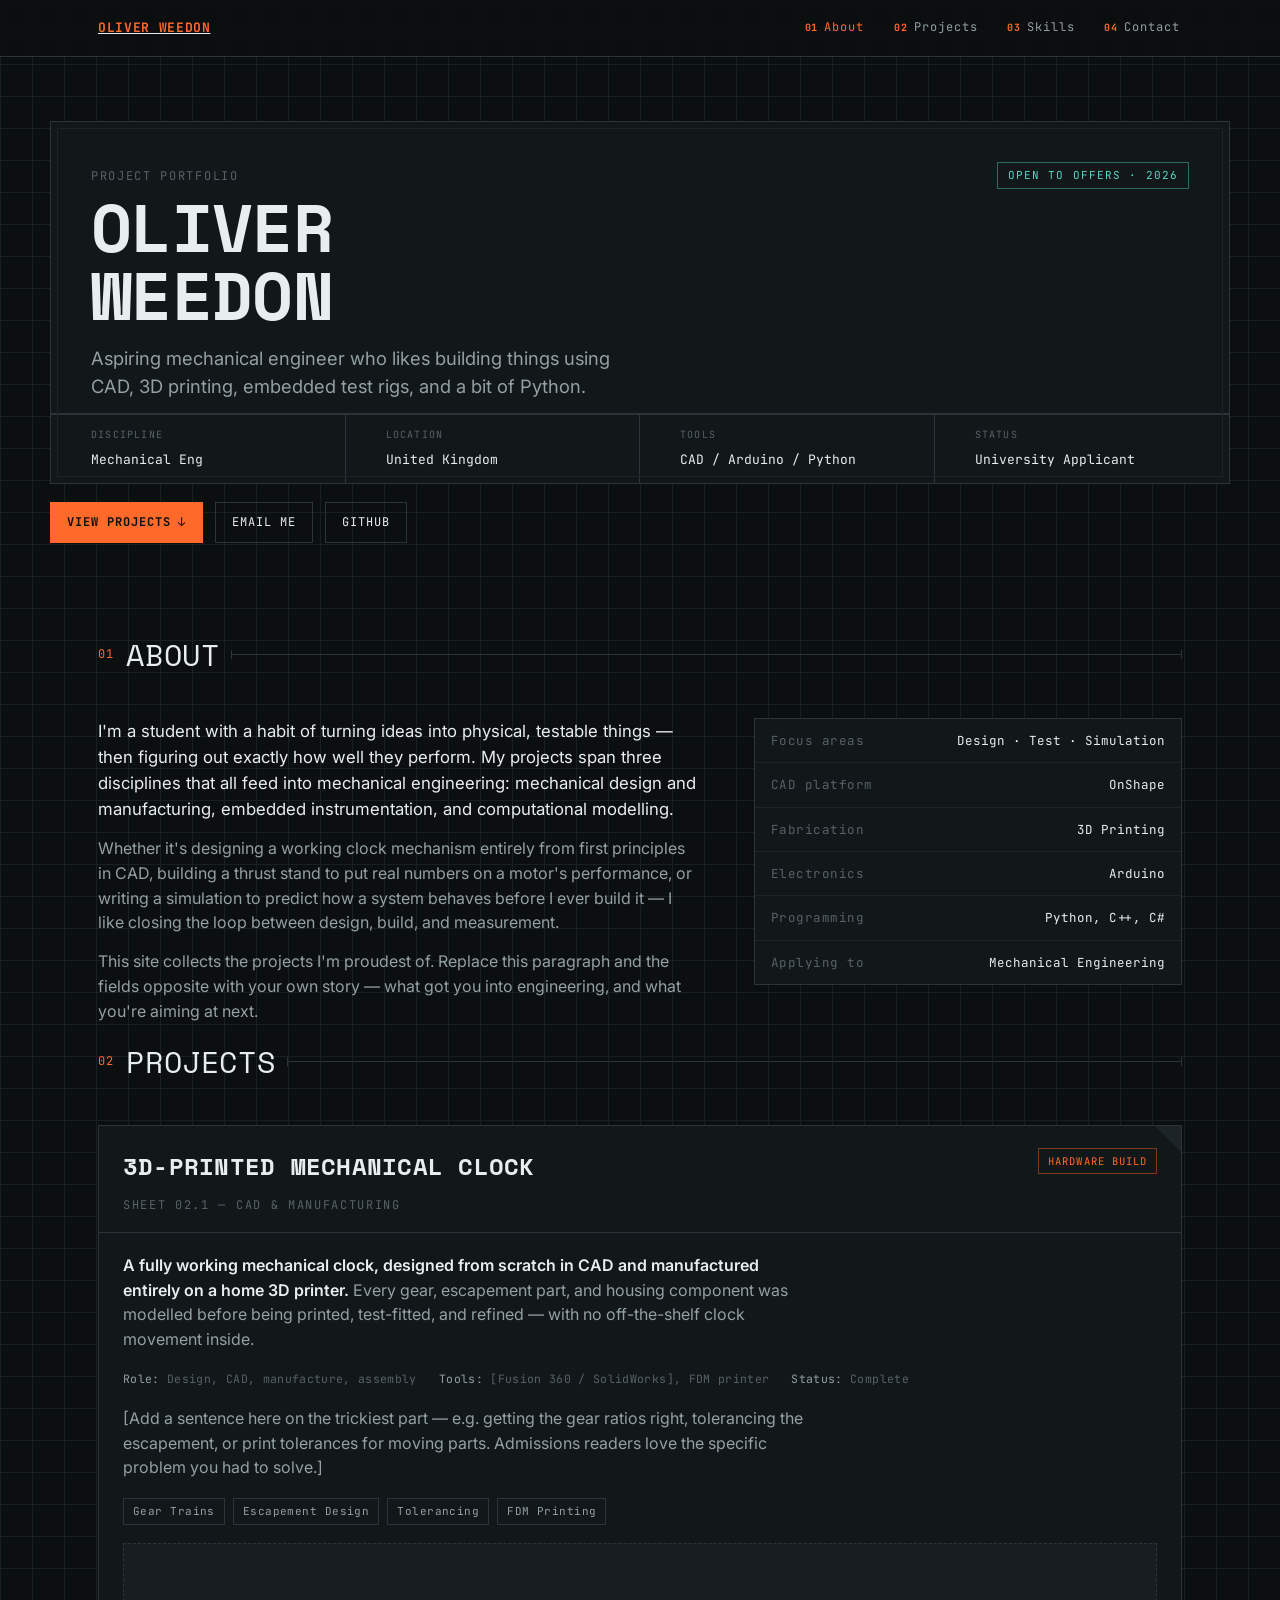
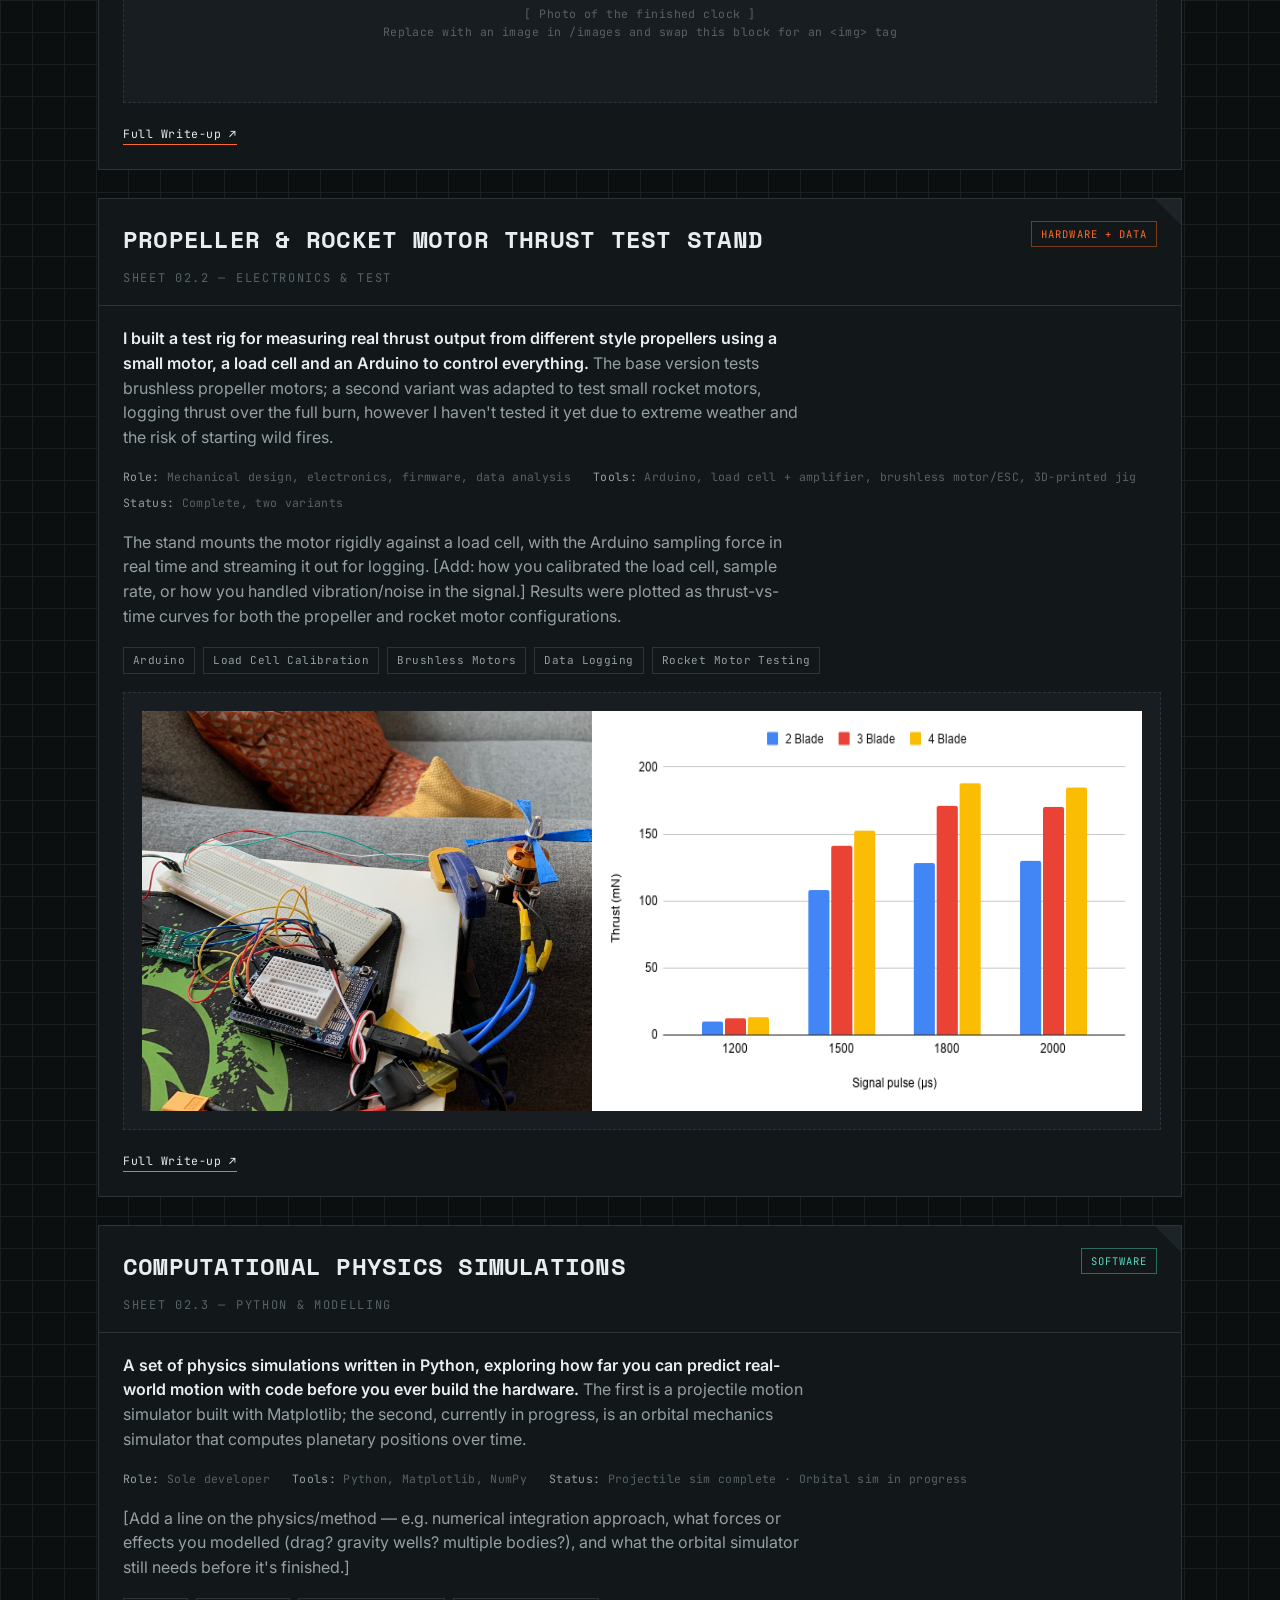
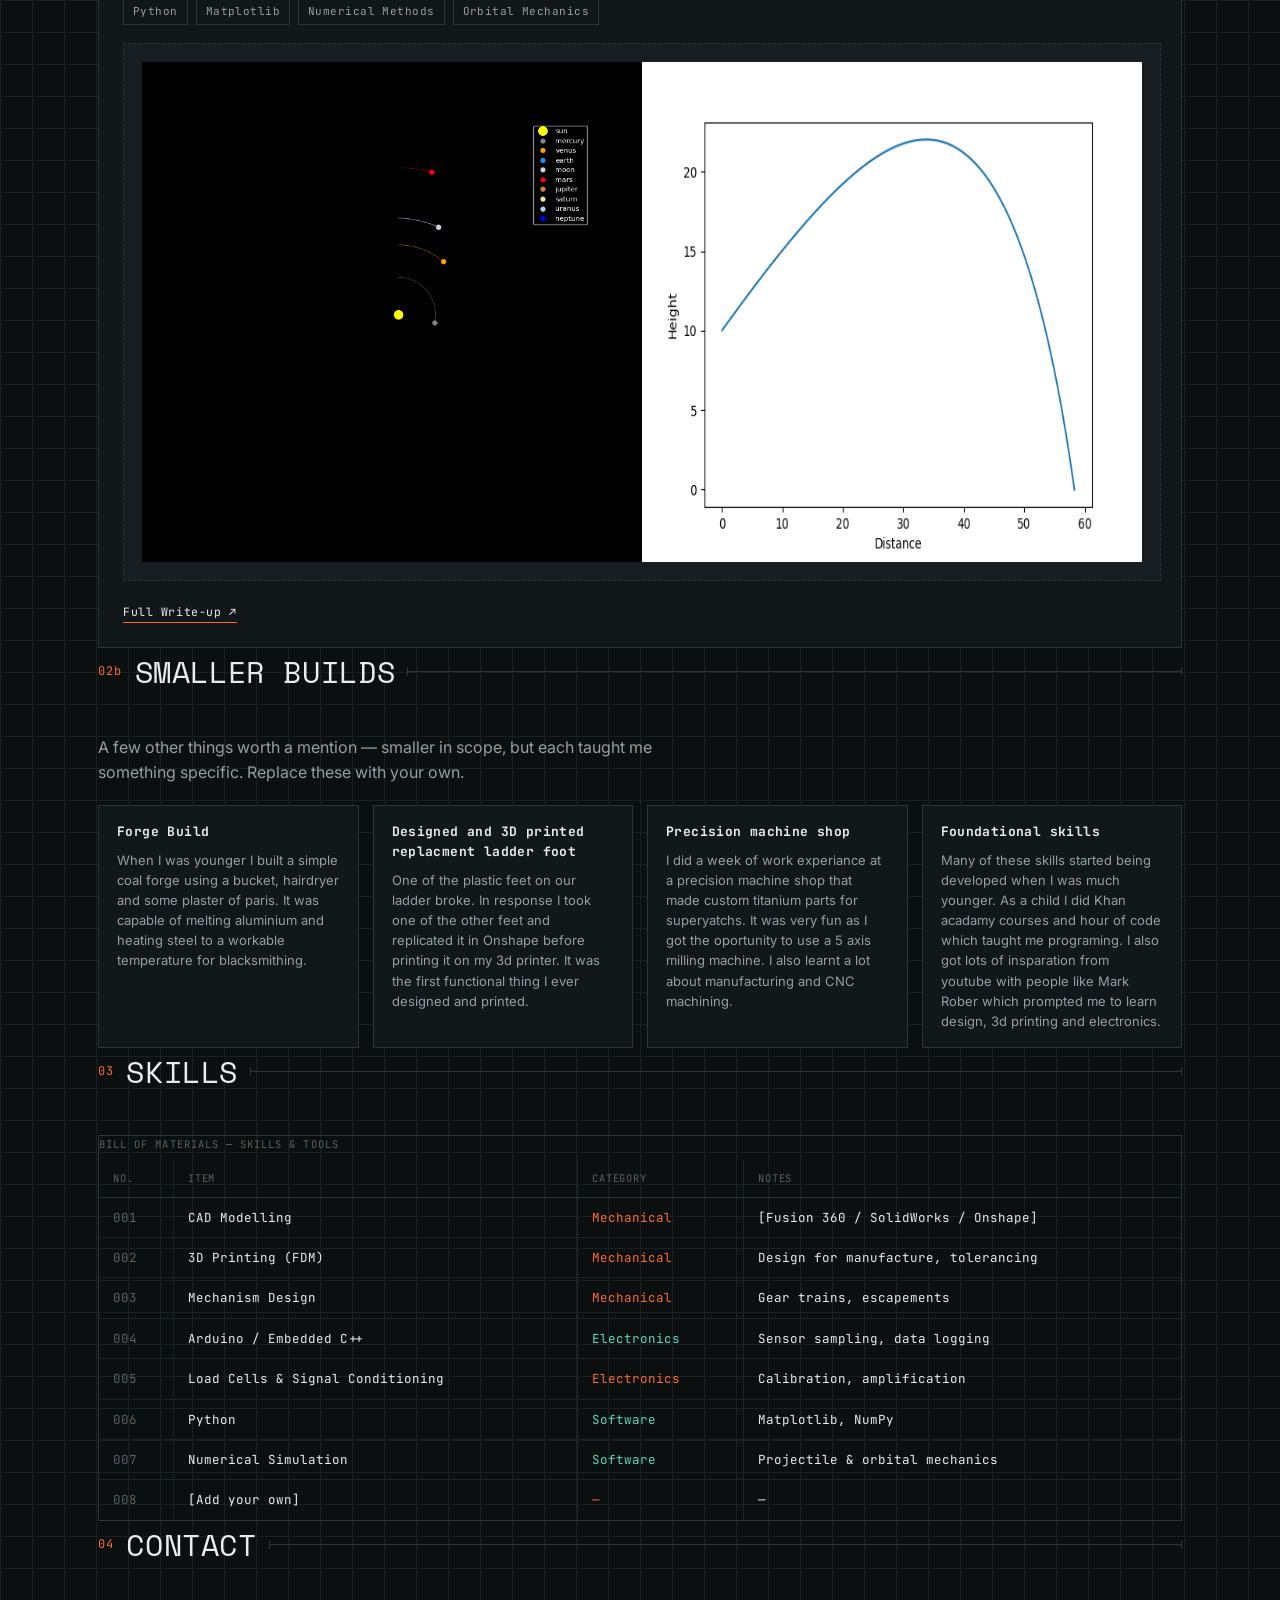
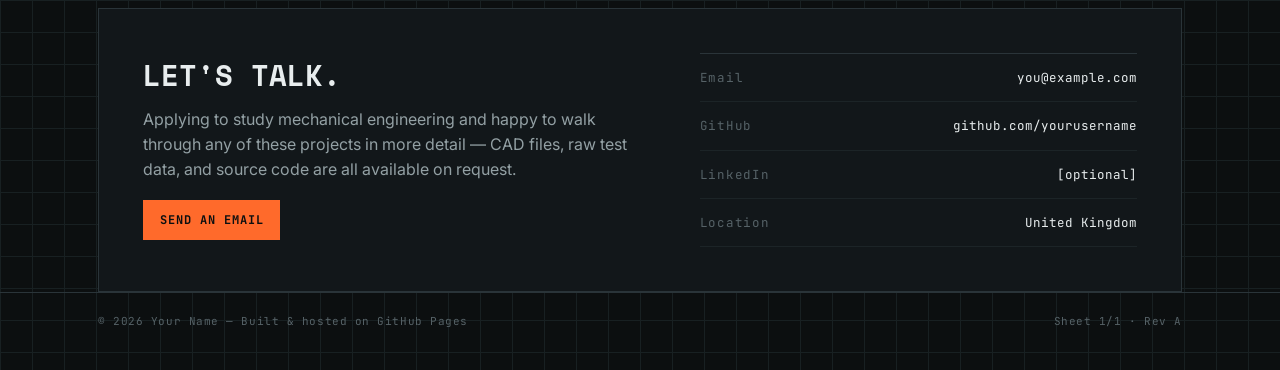
==== index.html @ 2a148dfb "Add files via upload" ====
<!DOCTYPE html>
<html lang="en">
<head>
<meta charset="UTF-8">
<meta name="viewport" content="width=device-width, initial-scale=1.0">
<title>Oliver Weedon — Mechanical Engineering Portfolio</title>
<meta name="description" content="Engineering project portfolio — CAD, 3D printing, embedded electronics, and computational physics.">
<link rel="preconnect" href="https://fonts.googleapis.com">
<link href="https://fonts.googleapis.com/css2?family=Space+Mono:wght@400;700&family=JetBrains+Mono:wght@400;500&family=Inter:wght@400;500;600&display=swap" rel="stylesheet">
<link rel="stylesheet" href="style.css">
</head>
<body>

<nav class="ruler-nav">
  <div class="wrap">
    <a href="#top" class="ruler-mark"><span>OLIVER WEEDON</span></a>
    <ul class="ruler-links">
      <li><a href="#about"><small>01</small><span class="label">About</span></a></li>
      <li><a href="#projects"><small>02</small><span class="label">Projects</span></a></li>
      <li><a href="#skills"><small>03</small><span class="label">Skills</span></a></li>
      <li><a href="#contact"><small>04</small><span class="label">Contact</span></a></li>
    </ul>
  </div>
</nav>

<main id="top">

  <!-- ============================= HERO ============================= -->
  <header class="hero wrap">
    <div class="title-block">
      <div class="tb-top">
        <div>
          <span class="eyebrow">Project Portfolio</span>
          <h1 class="tb-name">Oliver<br>Weedon</h1>
          <p class="tb-tagline">Aspiring mechanical engineer who likes building things using CAD, 3D printing, embedded test rigs, and a bit of Python.</p>
        </div>
        <span class="tb-status">Open to offers · 2026</span>
      </div>
      <div class="tb-fields">
        <div class="tb-field"><span class="k">Discipline</span><span class="v">Mechanical Eng</span></div>
        <div class="tb-field"><span class="k">Location</span><span class="v">United Kingdom</span></div>
        <div class="tb-field"><span class="k">Tools</span><span class="v">CAD / Arduino / Python</span></div>
        <div class="tb-field"><span class="k">Status</span><span class="v">University Applicant</span></div>
      </div>
    </div>
    <div class="hero-links">
      <a href="#projects" class="btn primary">View Projects ↓</a>
      <a href="mailto:oliver.weedon1@icloud.com" class="btn">Email Me</a>
      <a href="https://github.com/yourusername" class="btn">GitHub</a>
    </div>
  </header>

  <!-- ============================= ABOUT ============================= -->
  <section id="about" class="wrap">
    <div class="dim-divider"><span class="num">01</span><span class="label">About</span><span class="line"></span></div>
    <div class="about-grid reveal">
      <div class="about-text">
        <p>I'm a student with a habit of turning ideas into physical, testable things — then figuring out exactly how well they perform. My projects span three disciplines that all feed into mechanical engineering: mechanical design and manufacturing, embedded instrumentation, and computational modelling.</p>
        <p>Whether it's designing a working clock mechanism entirely from first principles in CAD, building a thrust stand to put real numbers on a motor's performance, or writing a simulation to predict how a system behaves before I ever build it — I like closing the loop between design, build, and measurement.</p>
        <p>This site collects the projects I'm proudest of. Replace this paragraph and the fields opposite with your own story — what got you into engineering, and what you're aiming at next.</p>
      </div>
      <div class="spec-list">
        <div class="row"><span class="k">Focus areas</span><span class="v">Design · Test · Simulation</span></div>
        <div class="row"><span class="k">CAD platform</span><span class="v">OnShape</span></div>
        <div class="row"><span class="k">Fabrication</span><span class="v">3D Printing</span></div>
        <div class="row"><span class="k">Electronics</span><span class="v">Arduino</span></div>
        <div class="row"><span class="k">Programming</span><span class="v">Python, C++, C#</span></div>
        <div class="row"><span class="k">Applying to</span><span class="v">Mechanical Engineering</span></div>
      </div>
    </div>
  </section>

  <!-- ============================= PROJECTS ============================= -->
  <section id="projects" class="wrap">
    <div class="dim-divider"><span class="num">02</span><span class="label">Projects</span><span class="line"></span></div>

    <div class="projects-list">

      <!-- Project 01: Mechanical Clock -->
      <article class="sheet reveal">
        <div class="sheet-corner" aria-hidden="true"></div>
        <div class="sheet-head">
          <div>
            <h3><a href="project-clock.html" style="color:inherit; text-decoration:none;">3D-Printed Mechanical Clock</a></h3>
            <span class="eyebrow">Sheet 02.1 — CAD &amp; Manufacturing</span>
          </div>
          <span class="sheet-tag build">Hardware Build</span>
        </div>
        <div class="sheet-body">
          <p><strong>A fully working mechanical clock, designed from scratch in CAD and manufactured entirely on a home 3D printer.</strong> Every gear, escapement part, and housing component was modelled before being printed, test-fitted, and refined — with no off-the-shelf clock movement inside.</p>
          <div class="sheet-meta">
            <span><b>Role:</b> Design, CAD, manufacture, assembly</span>
            <span><b>Tools:</b> [Fusion 360 / SolidWorks], FDM printer</span>
            <span><b>Status:</b> Complete</span>
          </div>
          <p>[Add a sentence here on the trickiest part — e.g. getting the gear ratios right, tolerancing the escapement, or print tolerances for moving parts. Admissions readers love the specific problem you had to solve.]</p>
          <div class="chip-row">
            <span class="chip">Gear Trains</span>
            <span class="chip">Escapement Design</span>
            <span class="chip">Tolerancing</span>
            <span class="chip">FDM Printing</span>
          </div>
          <div class="figure-placeholder">
            <span class="txt">[ Photo of the finished clock ]<br>Replace with an image in /images and swap this block for an &lt;img&gt; tag</span>
          </div>
          <div class="sheet-links">
            <a href="project-clock.html">Full Write-up ↗</a>
          </div>
        </div>
      </article>

      <!-- Project 02: Thrust Stand -->
      <article class="sheet reveal">
        <div class="sheet-corner" aria-hidden="true"></div>
        <div class="sheet-head">
          <div>
            <h3><a href="project-thrust-stand.html" style="color:inherit; text-decoration:none;">Propeller &amp; Rocket Motor Thrust Test Stand</a></h3>
            <span class="eyebrow">Sheet 02.2 — Electronics &amp; Test</span>
          </div>
          <span class="sheet-tag build">Hardware + Data</span>
        </div>
        <div class="sheet-body">
            <p><strong>I built a test rig for measuring real thrust output from different style propellers using a small motor, a load cell and an Arduino to control everything.</strong> The base version tests brushless propeller motors; a second variant was adapted to test small rocket motors, logging thrust over the full burn, however I haven't tested it yet due to extreme weather and the risk of starting wild fires.</p>
            <div class="sheet-meta">
                <span><b>Role:</b> Mechanical design, electronics, firmware, data analysis</span>
                <span><b>Tools:</b> Arduino, load cell + amplifier, brushless motor/ESC, 3D-printed jig</span>
                <span><b>Status:</b> Complete, two variants</span>
            </div>
            <p>The stand mounts the motor rigidly against a load cell, with the Arduino sampling force in real time and streaming it out for logging. [Add: how you calibrated the load cell, sample rate, or how you handled vibration/noise in the signal.] Results were plotted as thrust-vs-time curves for both the propeller and rocket motor configurations.</p>
            <div class="chip-row">
                <span class="chip">Arduino</span>
                <span class="chip">Load Cell Calibration</span>
                <span class="chip">Brushless Motors</span>
                <span class="chip">Data Logging</span>
                <span class="chip">Rocket Motor Testing</span>
            </div>
            <div class="figure-placeholder">
                <img src="Motor.jpeg" width="450" height="400">
                <img src="chart (1).png" width="550" height="400">
            </div>
            <div class="sheet-links">
                <a href="project-thrust-stand.html">Full Write-up ↗</a>
            </div>
        </div>
      </article>

      <!-- Project 03: Physics Simulations -->
      <article class="sheet reveal">
        <div class="sheet-corner" aria-hidden="true"></div>
        <div class="sheet-head">
          <div>
            <h3><a href="project-simulations.html" style="color:inherit; text-decoration:none;">Computational Physics Simulations</a></h3>
            <span class="eyebrow">Sheet 02.3 — Python &amp; Modelling</span>
          </div>
          <span class="sheet-tag code">Software</span>
        </div>
        <div class="sheet-body">
          <p><strong>A set of physics simulations written in Python, exploring how far you can predict real-world motion with code before you ever build the hardware.</strong> The first is a projectile motion simulator built with Matplotlib; the second, currently in progress, is an orbital mechanics simulator that computes planetary positions over time.</p>
          <div class="sheet-meta">
            <span><b>Role:</b> Sole developer</span>
            <span><b>Tools:</b> Python, Matplotlib, NumPy</span>
            <span><b>Status:</b> Projectile sim complete · Orbital sim in progress</span>
          </div>
          <p>[Add a line on the physics/method — e.g. numerical integration approach, what forces or effects you modelled (drag? gravity wells? multiple bodies?), and what the orbital simulator still needs before it's finished.]</p>
          <div class="chip-row">
            <span class="chip">Python</span>
            <span class="chip">Matplotlib</span>
            <span class="chip">Numerical Methods</span>
            <span class="chip">Orbital Mechanics</span>
          </div>
          <div class="figure-placeholder">
              <img src="orbit_animation1.gif" width="500" height="500">
              <img src="Projectile.png" width="500" height="500">
          </div>
          <div class="sheet-links">
            <a href="project-simulations.html">Full Write-up ↗</a>
          </div>
        </div>
      </article>

    </div>
  </section>

  <!-- ============================= MISC PROJECTS ============================= -->
  <section id="misc" class="wrap">
    <div class="dim-divider"><span class="num">02b</span><span class="label">Smaller Builds</span><span class="line"></span></div>
    <p class="about-text" style="margin-bottom:20px; color:var(--ink-dim); max-width:60ch;">A few other things worth a mention — smaller in scope, but each taught me something specific. Replace these with your own.</p>
    <div class="misc-grid reveal">
      <div class="misc-card">
        <h4>Forge Build</h4>
        <p>When I was younger I built a simple coal forge using a bucket, hairdryer and some plaster of paris. It was capable of melting aluminium and heating steel to a workable temperature for blacksmithing.</p>
      </div>
      <div class="misc-card">
        <h4>Designed and 3D printed replacment ladder foot</h4>
        <p>One of the plastic feet on our ladder broke. In response I took one of the other feet and replicated it in Onshape before printing it on my 3d printer. It was the first functional thing I ever designed and printed.</p>
      </div>
      <div class="misc-card">
        <h4>Precision machine shop</h4>
        <p>I did a week of work experiance at a precision machine shop that made custom titanium parts for superyatchs. It was very fun as I got the oportunity to use a 5 axis milling machine. I also learnt a lot about manufacturing and CNC machining.</p>
      </div>
      <div class="misc-card">
        <h4>Foundational skills</h4>
        <p>Many of these skills started being developed when I was much younger. As a child I did Khan acadamy courses and hour of code which taught me programing. I also got lots of insparation from youtube with people like Mark Rober which prompted me to learn design, 3d printing and electronics.</p>
      </div>
    </div>
  </section>

  <!-- ============================= SKILLS ============================= -->
  <section id="skills" class="wrap">
    <div class="dim-divider"><span class="num">03</span><span class="label">Skills</span><span class="line"></span></div>
    <div class="bom-wrap reveal">
      <table class="bom">
        <caption>Bill of Materials — Skills &amp; Tools</caption>
        <thead>
          <tr><th>No.</th><th>Item</th><th>Category</th><th>Notes</th></tr>
        </thead>
        <tbody>
          <tr><td class="no">001</td><td>CAD Modelling</td><td class="cat-build">Mechanical</td><td>[Fusion 360 / SolidWorks / Onshape]</td></tr>
          <tr><td class="no">002</td><td>3D Printing (FDM)</td><td class="cat-build">Mechanical</td><td>Design for manufacture, tolerancing</td></tr>
          <tr><td class="no">003</td><td>Mechanism Design</td><td class="cat-build">Mechanical</td><td>Gear trains, escapements</td></tr>
          <tr><td class="no">004</td><td>Arduino / Embedded C++</td><td class="cat-code">Electronics</td><td>Sensor sampling, data logging</td></tr>
          <tr><td class="no">005</td><td>Load Cells &amp; Signal Conditioning</td><td class="cat-build">Electronics</td><td>Calibration, amplification</td></tr>
          <tr><td class="no">006</td><td>Python</td><td class="cat-code">Software</td><td>Matplotlib, NumPy</td></tr>
          <tr><td class="no">007</td><td>Numerical Simulation</td><td class="cat-code">Software</td><td>Projectile &amp; orbital mechanics</td></tr>
          <tr><td class="no">008</td><td>[Add your own]</td><td class="cat-build">—</td><td>—</td></tr>
        </tbody>
      </table>
    </div>
  </section>

  <!-- ============================= CONTACT ============================= -->
  <section id="contact" class="wrap">
    <div class="dim-divider"><span class="num">04</span><span class="label">Contact</span><span class="line"></span></div>
    <div class="signoff reveal">
      <div>
        <h3>Let's talk.</h3>
        <p>Applying to study mechanical engineering and happy to walk through any of these projects in more detail — CAD files, raw test data, and source code are all available on request.</p>
        <a href="mailto:you@example.com" class="btn primary">Send an email</a>
      </div>
      <div class="signoff-fields">
        <div class="row"><span class="k">Email</span><a href="mailto:you@example.com">you@example.com</a></div>
        <div class="row"><span class="k">GitHub</span><a href="https://github.com/yourusername">github.com/yourusername</a></div>
        <div class="row"><span class="k">LinkedIn</span><a href="#">[optional]</a></div>
        <div class="row"><span class="k">Location</span><span>United Kingdom</span></div>
      </div>
    </div>
  </section>

</main>

<footer>
  <div class="wrap">
    <span>© 2026 Your Name — Built &amp; hosted on GitHub Pages</span>
    <span>Sheet 1/1 · Rev A</span>
  </div>
</footer>

<script src="script.js"></script>
</body>
</html>
---- style.css ----
/* ==========================================================================
   TOKENS
   ========================================================================== */
:root {
  --bg:        #0c0f10;
  --bg-panel:  #12171a;
  --bg-raised: #171d20;
  --line:      #2a3439;
  --line-dim:  #1c2427;
  --grid:      #182022;

  --ink:       #e8edee;
  --ink-dim:   #93a0a4;
  --ink-faint: #566267;

  --orange:    #ff6a2b;   /* mechanical / hardware accent */
  --orange-dim:#7a3a1c;
  --cyan:      #57d9c4;   /* data / code accent */
  --cyan-dim:  #2c6b60;

  --font-display: 'Space Mono', 'JetBrains Mono', monospace;
  --font-body:    'Inter', -apple-system, BlinkMacSystemFont, sans-serif;
  --font-mono:    'JetBrains Mono', 'Space Mono', monospace;

  --sheet-margin: clamp(16px, 4vw, 48px);
}

* { box-sizing: border-box; }
html { scroll-behavior: smooth; }

@media (prefers-reduced-motion: reduce) {
  html { scroll-behavior: auto; }
  * { animation-duration: 0.001ms !important; animation-iteration-count: 1 !important; transition-duration: 0.001ms !important; }
}

body {
  margin: 0;
  background:
    linear-gradient(var(--grid) 1px, transparent 1px) 0 0 / 100% 32px,
    linear-gradient(90deg, var(--grid) 1px, transparent 1px) 0 0 / 32px 100%,
    var(--bg);
  color: var(--ink);
  font-family: var(--font-body);
  font-size: 16px;
  line-height: 1.55;
  -webkit-font-smoothing: antialiased;
}

a { color: inherit; }

::selection { background: var(--orange); color: #0c0f10; }

:focus-visible {
  outline: 2px solid var(--orange);
  outline-offset: 3px;
}

.wrap {
  max-width: 1180px;
  margin: 0 auto;
  padding: 0 var(--sheet-margin);
}

.eyebrow {
  font-family: var(--font-mono);
  font-size: 12px;
  letter-spacing: 0.14em;
  text-transform: uppercase;
  color: var(--ink-faint);
}

/* ==========================================================================
   RULER NAV
   ========================================================================== */
.ruler-nav {
  position: sticky;
  top: 0;
  z-index: 50;
  background: rgba(12, 15, 16, 0.92);
  backdrop-filter: blur(6px);
  border-bottom: 1px solid var(--line);
}

.ruler-nav .wrap {
  display: flex;
  align-items: center;
  justify-content: space-between;
  height: 56px;
}

.ruler-mark {
  font-family: var(--font-mono);
  font-size: 13px;
  letter-spacing: 0.05em;
  color: var(--ink);
  font-weight: 700;
}
.ruler-mark span { color: var(--orange); }

.ruler-links {
  display: flex;
  gap: clamp(10px, 2vw, 28px);
  list-style: none;
  margin: 0;
  padding: 0;
}

.ruler-links a {
  font-family: var(--font-mono);
  font-size: 12px;
  letter-spacing: 0.08em;
  text-decoration: none;
  color: var(--ink-dim);
  display: flex;
  gap: 6px;
  align-items: baseline;
  padding: 4px 2px;
  border-bottom: 1px solid transparent;
  transition: color 0.15s ease, border-color 0.15s ease;
}
.ruler-links a:hover,
.ruler-links a:focus-visible { color: var(--ink); border-color: var(--orange); }
.ruler-links a small { color: var(--orange); font-weight: 700; }

@media (max-width: 640px) {
  .ruler-links span.label { display: none; }
}

/* ==========================================================================
   HERO — TITLE BLOCK
   ========================================================================== */
.hero {
  padding: clamp(28px, 6vw, 64px) 0 clamp(24px, 5vw, 48px);
}

.title-block {
  border: 1px solid var(--line);
  background: var(--bg-panel);
  position: relative;
}

.title-block::before {
  content: "";
  position: absolute;
  inset: 6px;
  border: 1px solid var(--line-dim);
  pointer-events: none;
}

.tb-top {
  display: flex;
  justify-content: space-between;
  align-items: flex-start;
  gap: 24px;
  padding: clamp(20px, 4vw, 40px) clamp(20px, 4vw, 40px) 8px;
}

.tb-name {
  font-family: var(--font-display);
  font-weight: 700;
  font-size: clamp(2.1rem, 6vw, 4.2rem);
  line-height: 1.02;
  letter-spacing: -0.01em;
  text-transform: uppercase;
  margin: 6px 0 14px;
}
.tb-name .accent { color: var(--orange); }

.tb-tagline {
  font-size: clamp(1rem, 1.6vw, 1.15rem);
  color: var(--ink-dim);
  max-width: 46ch;
  margin: 0 0 4px;
}

.tb-status {
  font-family: var(--font-mono);
  font-size: 11px;
  letter-spacing: 0.1em;
  color: var(--cyan);
  border: 1px solid var(--cyan-dim);
  padding: 4px 10px;
  white-space: nowrap;
  text-transform: uppercase;
}

.tb-fields {
  display: grid;
  grid-template-columns: repeat(auto-fit, minmax(120px, 1fr));
  border-top: 1px solid var(--line);
}

.tb-field {
  padding: 12px clamp(20px, 4vw, 40px);
  border-right: 1px solid var(--line);
  border-top: 1px solid var(--line);
}
.tb-field:nth-last-child(-n+1) { border-right: none; }

.tb-field .k {
  display: block;
  font-family: var(--font-mono);
  font-size: 10px;
  letter-spacing: 0.12em;
  color: var(--ink-faint);
  text-transform: uppercase;
  margin-bottom: 4px;
}
.tb-field .v {
  font-family: var(--font-mono);
  font-size: 13px;
  color: var(--ink);
}

.hero-links {
  display: flex;
  gap: 12px;
  flex-wrap: wrap;
  margin-top: 18px;
}

.btn {
  font-family: var(--font-mono);
  font-size: 12px;
  letter-spacing: 0.08em;
  text-transform: uppercase;
  text-decoration: none;
  padding: 10px 16px;
  border: 1px solid var(--line);
  color: var(--ink);
  display: inline-flex;
  align-items: center;
  gap: 8px;
  transition: border-color 0.15s ease, color 0.15s ease, background 0.15s ease;
}
.btn:hover, .btn:focus-visible { border-color: var(--orange); color: var(--orange); }
.btn.primary { background: var(--orange); color: #0c0f10; border-color: var(--orange); font-weight: 700; }
.btn.primary:hover, .btn.primary:focus-visible { background: transparent; color: var(--orange); }

/* ==========================================================================
   DIMENSION-LINE SECTION DIVIDER
   ========================================================================== */
.dim-divider {
  display: flex;
  align-items: center;
  gap: 12px;
  margin: 0 0 clamp(24px, 4vw, 40px);
}
.dim-divider .num {
  font-family: var(--font-mono);
  font-size: 12px;
  color: var(--orange);
  letter-spacing: 0.1em;
}
.dim-divider .label {
  font-family: var(--font-display);
  font-size: clamp(1.3rem, 3vw, 1.9rem);
  text-transform: uppercase;
  letter-spacing: 0.02em;
  white-space: nowrap;
}
.dim-divider .line {
  flex: 1;
  height: 1px;
  background: var(--line);
  position: relative;
}
.dim-divider .line::before,
.dim-divider .line::after {
  content: "";
  position: absolute;
  top: -4px;
  width: 1px;
  height: 9px;
  background: var(--line);
}
.dim-divider .line::before { left: 0; }
.dim-divider .line::after { right: 0; }

section { padding: clamp(40px, 7vw, 88px) 0; }
section#about { padding-top: clamp(20px, 4vw, 40px); }

/* ==========================================================================
   ABOUT
   ========================================================================== */
.about-grid {
  display: grid;
  grid-template-columns: 1.4fr 1fr;
  gap: clamp(24px, 5vw, 56px);
  align-items: start;
}
@media (max-width: 760px) { .about-grid { grid-template-columns: 1fr; } }

.about-text p { color: var(--ink-dim); margin: 0 0 14px; max-width: 62ch; }
.about-text p:first-child { color: var(--ink); font-size: 1.05rem; }

.spec-list {
  border: 1px solid var(--line);
  background: var(--bg-panel);
}
.spec-list .row {
  display: flex;
  justify-content: space-between;
  gap: 12px;
  padding: 12px 16px;
  border-bottom: 1px solid var(--line-dim);
  font-family: var(--font-mono);
  font-size: 12.5px;
}
.spec-list .row:last-child { border-bottom: none; }
.spec-list .row .k { color: var(--ink-faint); letter-spacing: 0.04em; }
.spec-list .row .v { color: var(--ink); text-align: right; }

/* ==========================================================================
   PROJECT DATA SHEETS
   ========================================================================== */
.projects-list {
  display: flex;
  flex-direction: column;
  gap: clamp(20px, 3vw, 28px);
}

.sheet {
  border: 1px solid var(--line);
  background: var(--bg-panel);
  position: relative;
  overflow: hidden;
}

.sheet-corner {
  position: absolute;
  top: 0; right: 0;
  width: 0; height: 0;
  border-style: solid;
  border-width: 0 26px 26px 0;
  border-color: transparent var(--line-dim) transparent transparent;
  transition: border-color 0.2s ease;
}
.sheet:hover .sheet-corner,
.sheet:focus-within .sheet-corner { border-color: transparent var(--orange) transparent transparent; }

.sheet-head {
  display: flex;
  justify-content: space-between;
  align-items: flex-start;
  gap: 20px;
  padding: 22px 24px 16px;
  border-bottom: 1px solid var(--line);
  flex-wrap: wrap;
}

.sheet-head h3 {
  font-family: var(--font-display);
  text-transform: uppercase;
  font-size: clamp(1.15rem, 2.4vw, 1.5rem);
  margin: 0 0 6px;
  letter-spacing: 0.01em;
}

.sheet-tag {
  font-family: var(--font-mono);
  font-size: 10.5px;
  letter-spacing: 0.1em;
  text-transform: uppercase;
  padding: 4px 9px;
  border: 1px solid;
  white-space: nowrap;
  height: fit-content;
}
.sheet-tag.build   { color: var(--orange); border-color: var(--orange-dim); }
.sheet-tag.code    { color: var(--cyan); border-color: var(--cyan-dim); }
.sheet-tag.wip     { color: var(--ink-dim); border-color: var(--line); }

.sheet-body {
  padding: 20px 24px 24px;
  display: grid;
  grid-template-columns: 1fr;
  gap: 18px;
}

.sheet-body p { margin: 0; color: var(--ink-dim); max-width: 68ch; }
.sheet-body p strong { color: var(--ink); font-weight: 600; }

.sheet-meta {
  display: flex;
  flex-wrap: wrap;
  gap: 8px 22px;
  font-family: var(--font-mono);
  font-size: 11.5px;
  color: var(--ink-faint);
  letter-spacing: 0.03em;
}
.sheet-meta b { color: var(--ink-dim); font-weight: 400; }

.chip-row { display: flex; flex-wrap: wrap; gap: 8px; }
.chip {
  font-family: var(--font-mono);
  font-size: 11px;
  letter-spacing: 0.04em;
  color: var(--ink-dim);
  border: 1px solid var(--line);
  padding: 4px 9px;
}

.figure-placeholder {
  border: 1px dashed var(--line);
  background: var(--bg-raised);
  min-height: 160px;
  display: flex;
  align-items: center;
  justify-content: center;
  text-align: center;
  padding: 18px;
}
.figure-placeholder .txt {
  font-family: var(--font-mono);
  font-size: 11.5px;
  color: var(--ink-faint);
  letter-spacing: 0.04em;
  line-height: 1.6;
}

.sheet-links { display: flex; gap: 10px; flex-wrap: wrap; margin-top: 4px; }
.sheet-links a {
  font-family: var(--font-mono);
  font-size: 11.5px;
  letter-spacing: 0.05em;
  text-decoration: none;
  color: var(--ink);
  border-bottom: 1px solid var(--orange);
  padding-bottom: 1px;
}
.sheet-links a:hover, .sheet-links a:focus-visible { color: var(--orange); }

/* ==========================================================================
   MISC PROJECTS
   ========================================================================== */
.misc-grid {
  display: grid;
  grid-template-columns: repeat(auto-fill, minmax(230px, 1fr));
  gap: 14px;
}
.misc-card {
  border: 1px solid var(--line);
  background: var(--bg-panel);
  padding: 16px 18px;
  transition: border-color 0.15s ease;
}
.misc-card:hover, .misc-card:focus-within { border-color: var(--cyan-dim); }
.misc-card h4 {
  font-family: var(--font-mono);
  font-size: 13px;
  letter-spacing: 0.03em;
  margin: 0 0 8px;
  color: var(--ink);
}
.misc-card p {
  font-size: 13px;
  color: var(--ink-dim);
  margin: 0;
}

/* ==========================================================================
   SKILLS — BILL OF MATERIALS TABLE
   ========================================================================== */
.bom {
  width: 100%;
  border-collapse: collapse;
  border: 1px solid var(--line);
  font-family: var(--font-mono);
  font-size: 12.5px;
}
.bom caption {
  text-align: left;
  font-family: var(--font-mono);
  font-size: 10.5px;
  letter-spacing: 0.1em;
  color: var(--ink-faint);
  text-transform: uppercase;
  padding-bottom: 8px;
}
.bom th, .bom td {
  text-align: left;
  padding: 10px 14px;
  border-bottom: 1px solid var(--line-dim);
  border-right: 1px solid var(--line-dim);
}
.bom th:last-child, .bom td:last-child { border-right: none; }
.bom thead th {
  color: var(--ink-faint);
  letter-spacing: 0.08em;
  text-transform: uppercase;
  font-size: 10.5px;
  font-weight: 400;
  border-bottom: 1px solid var(--line);
}
.bom tbody tr:last-child td { border-bottom: none; }
.bom td.no { color: var(--ink-faint); }
.bom td.cat-build { color: var(--orange); }
.bom td.cat-code { color: var(--cyan); }
.bom-wrap { overflow-x: auto; border: 1px solid var(--line); }
.bom-wrap .bom { border: none; }

/* ==========================================================================
   CONTACT — SIGNATURE BLOCK
   ========================================================================== */
.signoff {
  border: 1px solid var(--line);
  background: var(--bg-panel);
  padding: clamp(24px, 5vw, 44px);
  display: grid;
  grid-template-columns: 1.2fr 1fr;
  gap: 32px;
}
@media (max-width: 700px) { .signoff { grid-template-columns: 1fr; } }

.signoff h3 {
  font-family: var(--font-display);
  text-transform: uppercase;
  font-size: clamp(1.3rem, 3vw, 1.8rem);
  margin: 0 0 10px;
}
.signoff p { color: var(--ink-dim); max-width: 50ch; margin: 0 0 18px; }

.signoff-fields { border-top: 1px solid var(--line); }
.signoff-fields .row {
  display: flex;
  justify-content: space-between;
  padding: 14px 0;
  border-bottom: 1px solid var(--line-dim);
  font-family: var(--font-mono);
  font-size: 12.5px;
}
.signoff-fields .row a { text-decoration: none; color: var(--ink); }
.signoff-fields .row a:hover, .signoff-fields .row a:focus-visible { color: var(--orange); }
.signoff-fields .row .k { color: var(--ink-faint); letter-spacing: 0.06em; }

footer {
  border-top: 1px solid var(--line);
  padding: 20px 0 40px;
}
footer .wrap {
  display: flex;
  justify-content: space-between;
  flex-wrap: wrap;
  gap: 10px;
  font-family: var(--font-mono);
  font-size: 11px;
  color: var(--ink-faint);
  letter-spacing: 0.05em;
}

/* ==========================================================================
   PROJECT DETAIL PAGES
   ========================================================================== */
.crumb {
  display: flex;
  align-items: center;
  gap: 8px;
  font-family: var(--font-mono);
  font-size: 12px;
  letter-spacing: 0.04em;
  color: var(--ink-faint);
  padding: 22px 0 0;
}
.crumb a {
  text-decoration: none;
  color: var(--ink-dim);
  border-bottom: 1px solid transparent;
  transition: color 0.15s ease, border-color 0.15s ease;
}
.crumb a:hover, .crumb a:focus-visible { color: var(--orange); border-color: var(--orange); }
.crumb .sep { color: var(--line); }
.crumb .current { color: var(--ink-dim); }

.page-hero {
  padding: 18px 0 clamp(28px, 5vw, 48px);
  border-bottom: 1px solid var(--line);
  margin-bottom: clamp(32px, 6vw, 56px);
}
.page-hero-top {
  display: flex;
  justify-content: space-between;
  align-items: flex-start;
  gap: 20px;
  flex-wrap: wrap;
}
.page-hero h1 {
  font-family: var(--font-display);
  text-transform: uppercase;
  font-size: clamp(1.8rem, 5vw, 3rem);
  line-height: 1.05;
  margin: 8px 0 12px;
  max-width: 20ch;
}
.page-hero .tagline {
  color: var(--ink-dim);
  font-size: clamp(1rem, 1.6vw, 1.15rem);
  max-width: 58ch;
  margin: 0;
}
.page-hero .sheet-tag { margin-top: 4px; }

.page-meta-row {
  display: grid;
  grid-template-columns: repeat(auto-fit, minmax(140px, 1fr));
  gap: 0;
  margin-top: 24px;
  border-top: 1px solid var(--line-dim);
  border-left: 1px solid var(--line-dim);
}
.page-meta-row .cell {
  padding: 12px 16px;
  border-right: 1px solid var(--line-dim);
  border-bottom: 1px solid var(--line-dim);
}
.page-meta-row .cell .k {
  display: block;
  font-family: var(--font-mono);
  font-size: 10px;
  letter-spacing: 0.1em;
  text-transform: uppercase;
  color: var(--ink-faint);
  margin-bottom: 4px;
}
.page-meta-row .cell .v {
  font-family: var(--font-mono);
  font-size: 13px;
  color: var(--ink);
}

.detail-section { margin-bottom: clamp(36px, 6vw, 64px); }
.detail-section .dim-divider { margin-bottom: 20px; }
.detail-section .prose { max-width: 68ch; }
.detail-section .prose p { color: var(--ink-dim); margin: 0 0 14px; }
.detail-section .prose p:first-child { color: var(--ink); }
.detail-section .prose ul { color: var(--ink-dim); padding-left: 20px; margin: 0 0 14px; }
.detail-section .prose li { margin-bottom: 6px; }

.gallery-grid {
  display: grid;
  grid-template-columns: repeat(auto-fit, minmax(220px, 1fr));
  gap: 14px;
}
.gallery-grid .figure-placeholder { min-height: 180px; margin: 0; }
.gallery-grid .figure-placeholder img { width: 100%; height: 100%; object-fit: cover; display: block; }

.specs-table {
  width: 100%;
  border-collapse: collapse;
  border: 1px solid var(--line);
  font-family: var(--font-mono);
  font-size: 12.5px;
}
.specs-table th, .specs-table td {
  text-align: left;
  padding: 10px 14px;
  border-bottom: 1px solid var(--line-dim);
  border-right: 1px solid var(--line-dim);
}
.specs-table th:last-child, .specs-table td:last-child { border-right: none; }
.specs-table thead th {
  color: var(--ink-faint);
  letter-spacing: 0.08em;
  text-transform: uppercase;
  font-size: 10.5px;
  font-weight: 400;
  border-bottom: 1px solid var(--line);
}
.specs-table tbody tr:last-child td { border-bottom: none; }
.specs-table td.k { color: var(--ink-faint); width: 32%; }

.downloads-row { display: flex; gap: 10px; flex-wrap: wrap; }
.downloads-row a {
  font-family: var(--font-mono);
  font-size: 12px;
  letter-spacing: 0.05em;
  text-decoration: none;
  color: var(--ink);
  border: 1px solid var(--line);
  padding: 9px 14px;
  transition: border-color 0.15s ease, color 0.15s ease;
}
.downloads-row a:hover, .downloads-row a:focus-visible { border-color: var(--orange); color: var(--orange); }

.project-pager {
  display: grid;
  grid-template-columns: 1fr 1fr;
  border-top: 1px solid var(--line);
  border-bottom: 1px solid var(--line);
  margin: clamp(20px, 4vw, 36px) 0 clamp(40px, 7vw, 72px);
}
.project-pager a {
  padding: 20px clamp(16px, 3vw, 28px);
  text-decoration: none;
  color: var(--ink);
  display: flex;
  flex-direction: column;
  gap: 6px;
  transition: background 0.15s ease;
}
.project-pager a:hover, .project-pager a:focus-visible { background: var(--bg-panel); }
.project-pager a.next { text-align: right; align-items: flex-end; border-left: 1px solid var(--line); }
.project-pager .dir {
  font-family: var(--font-mono);
  font-size: 10.5px;
  letter-spacing: 0.12em;
  text-transform: uppercase;
  color: var(--ink-faint);
}
.project-pager .title { font-family: var(--font-mono); font-size: 14px; color: var(--orange); }

@media (max-width: 600px) {
  .project-pager { grid-template-columns: 1fr; }
  .project-pager a.next { border-left: none; border-top: 1px solid var(--line); align-items: flex-start; text-align: left; }
}

/* ==========================================================================
   REVEAL ANIMATION
   ========================================================================== */
.reveal {
  opacity: 0;
  transform: translateY(14px);
  transition: opacity 0.5s ease, transform 0.5s ease;
}
.reveal.in { opacity: 1; transform: translateY(0); }
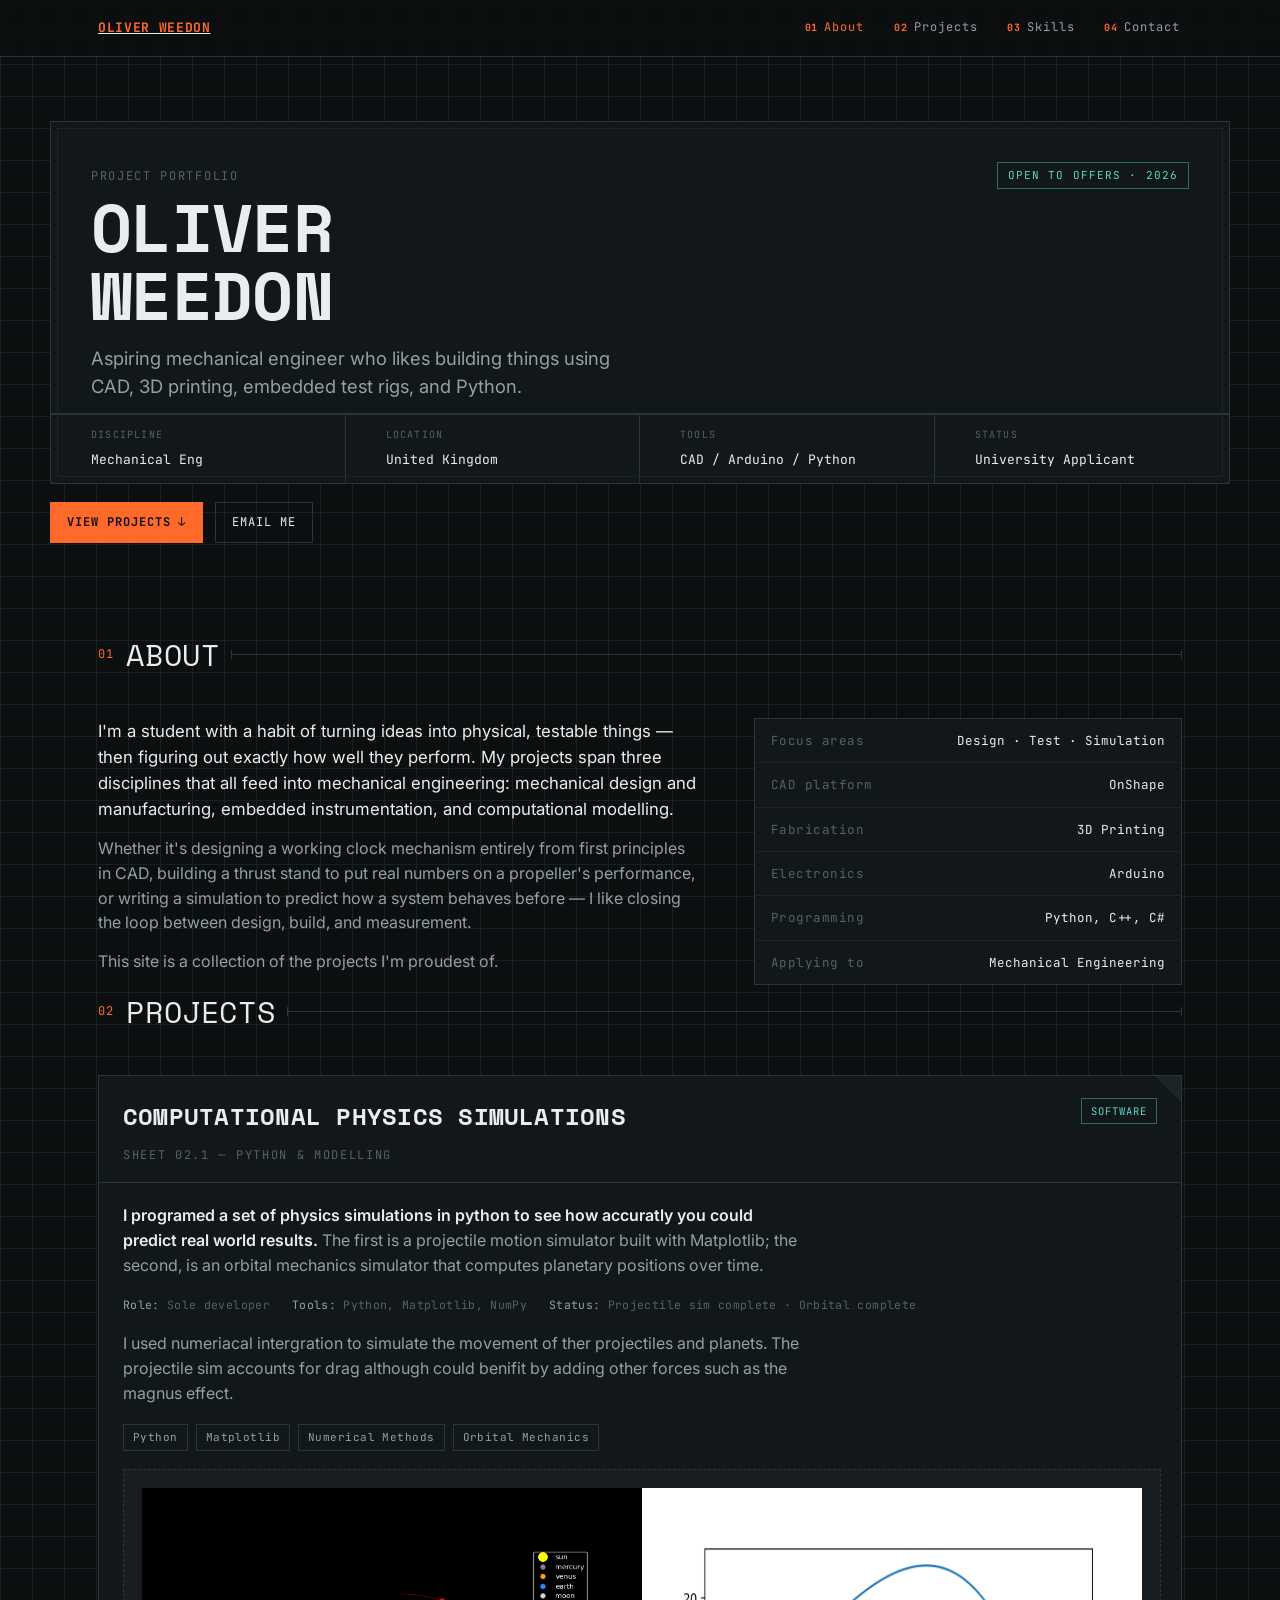
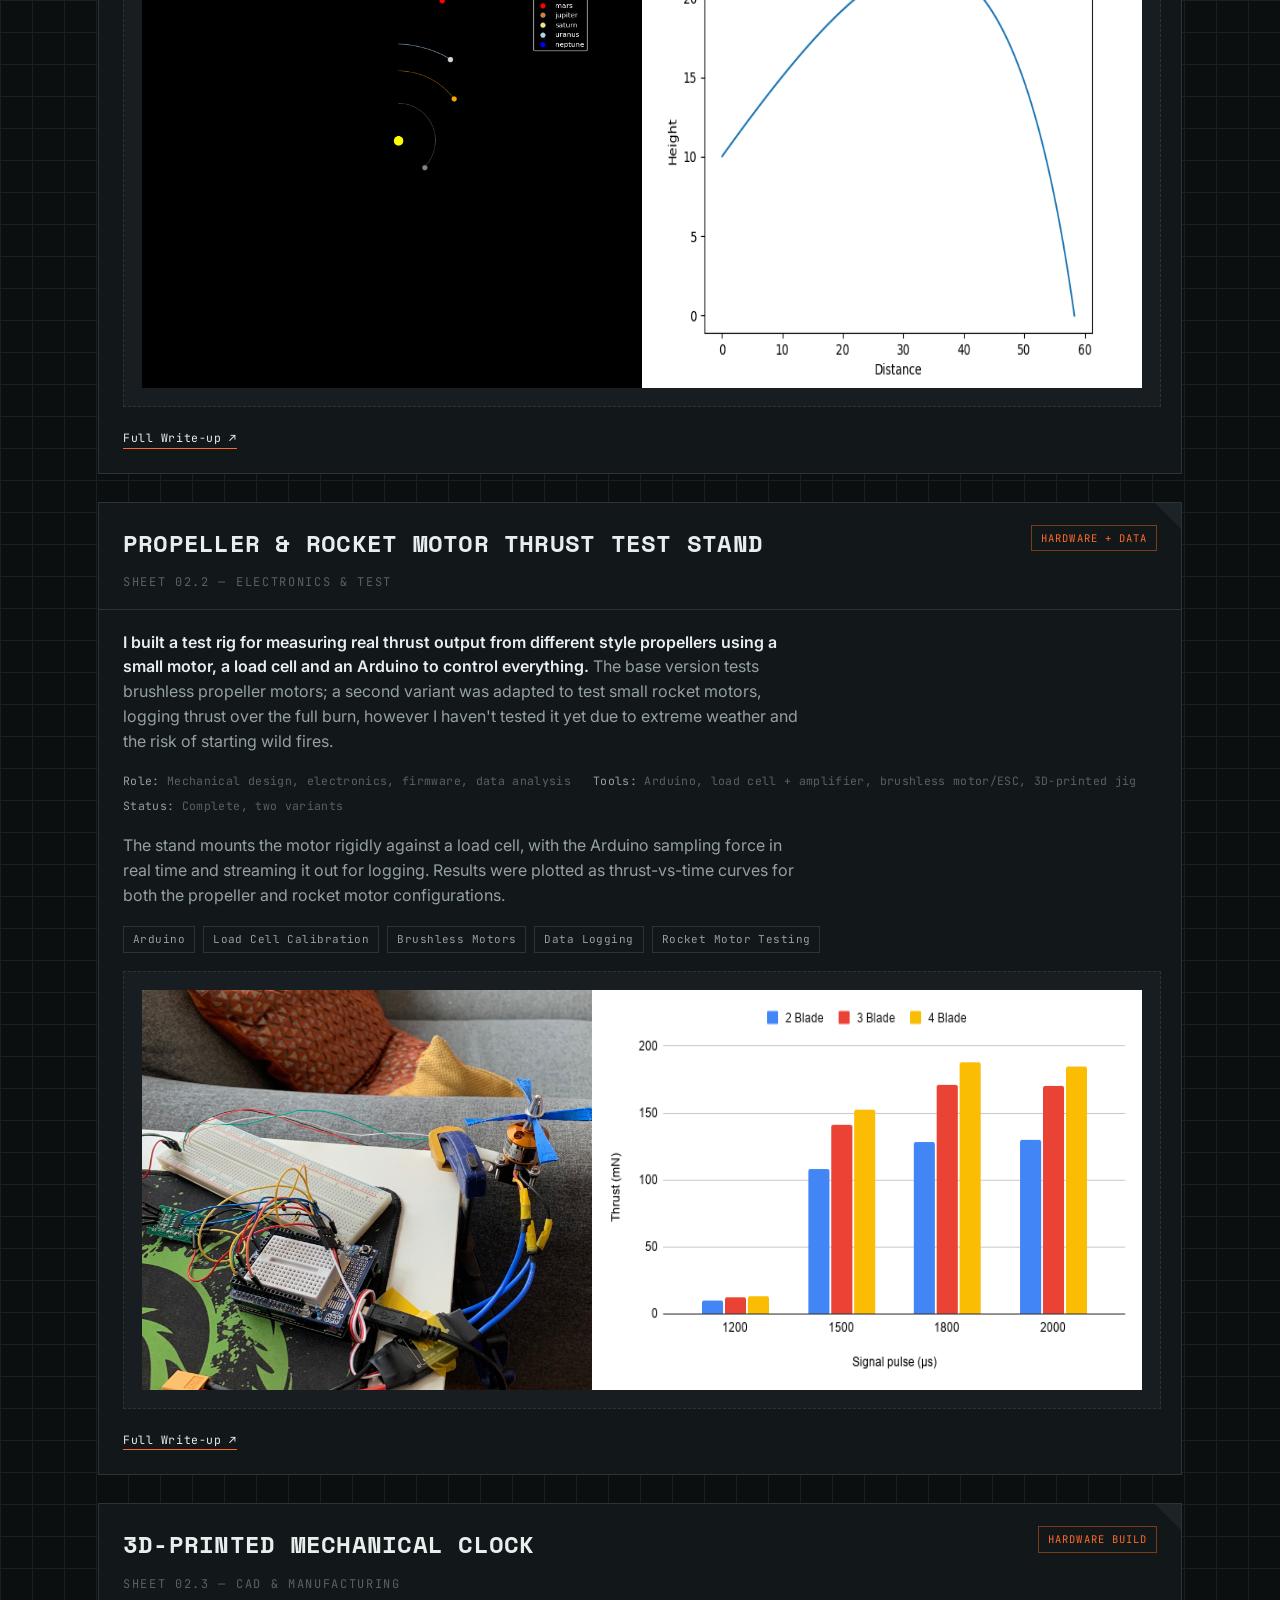
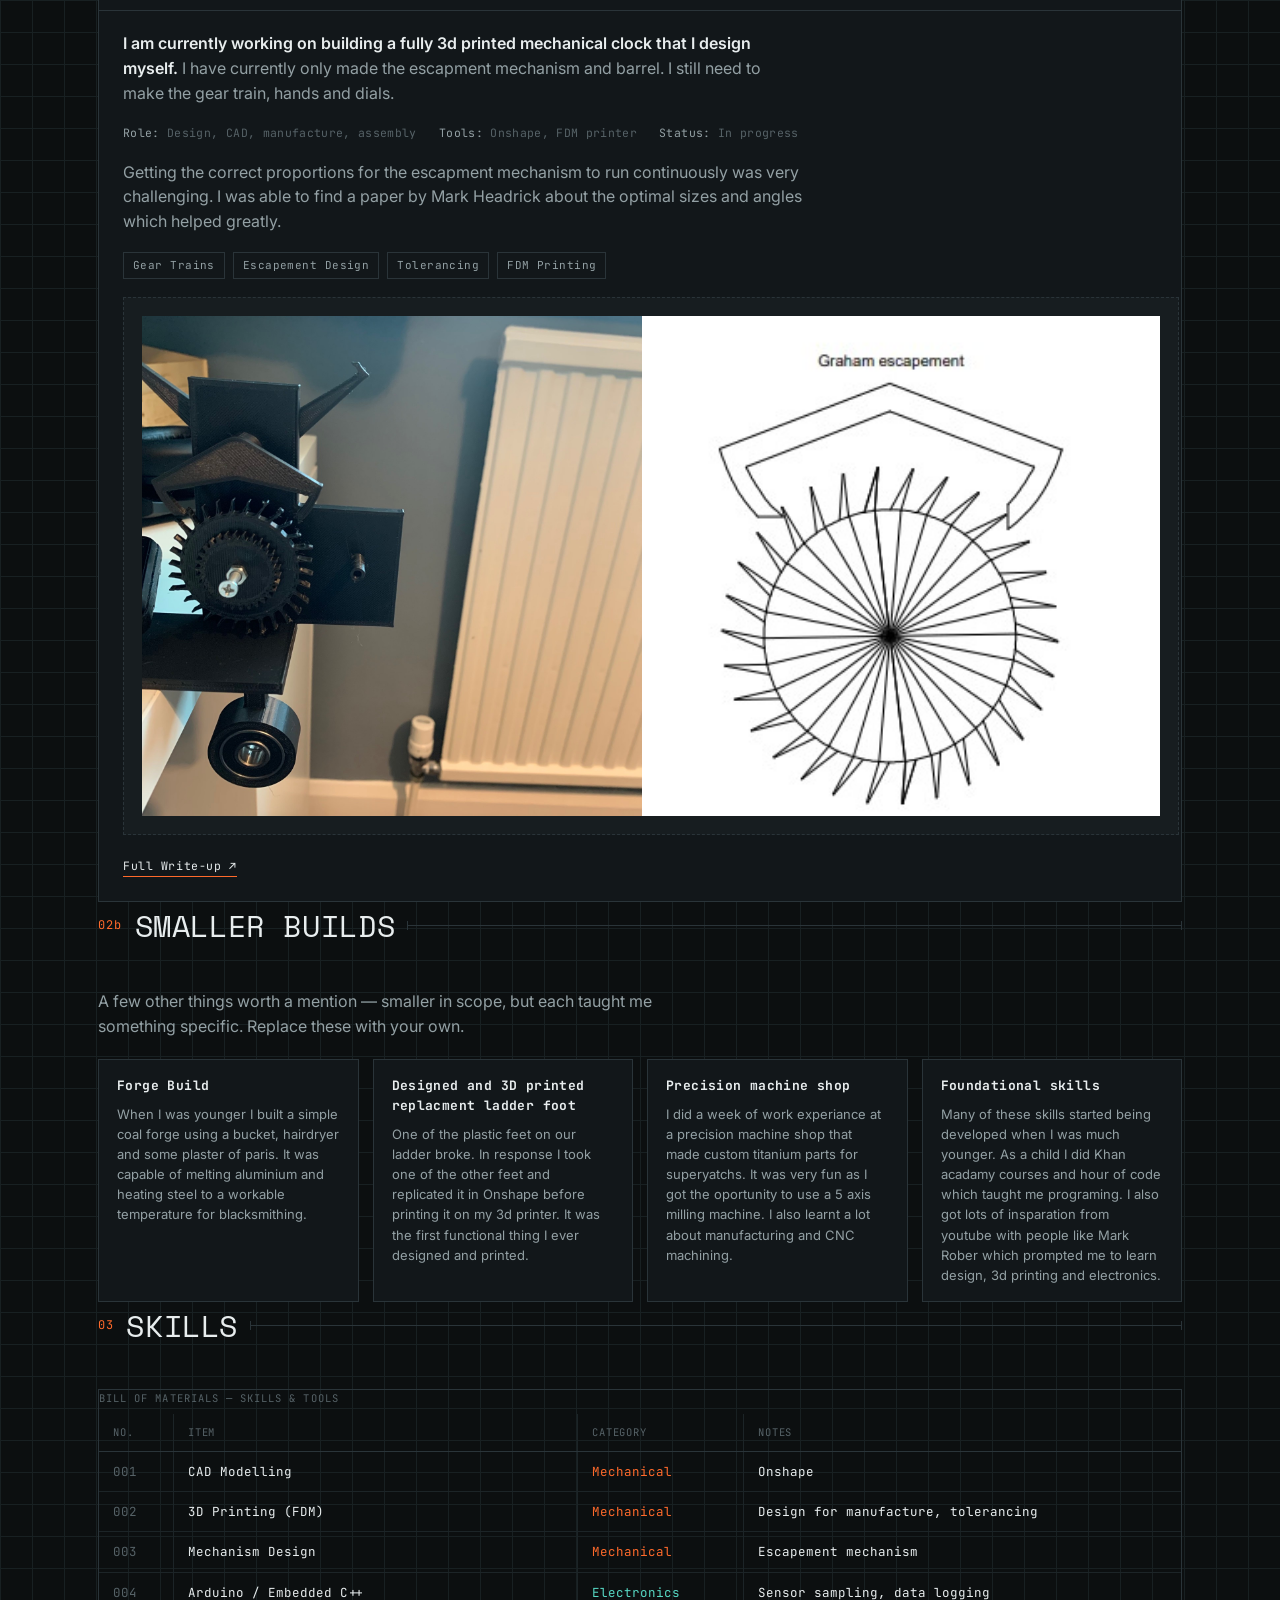
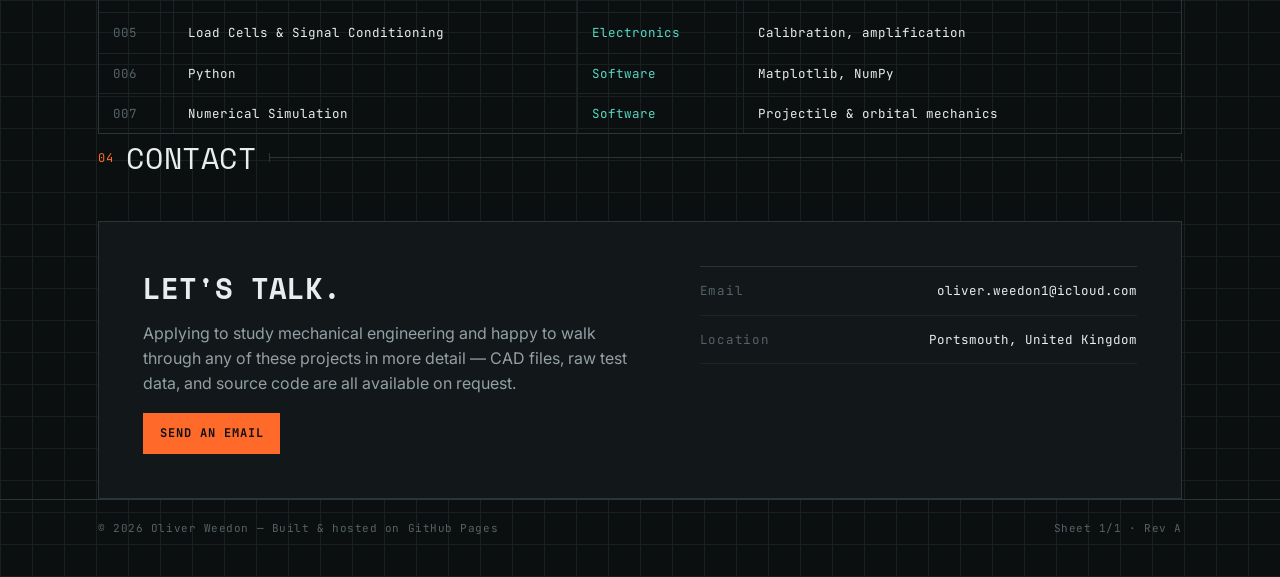
==== commit d182e4d5: "Add files via upload" ====
--- a/index.html
+++ b/index.html
@@ -32,7 +32,7 @@
         <div>
           <span class="eyebrow">Project Portfolio</span>
           <h1 class="tb-name">Oliver<br>Weedon</h1>
-          <p class="tb-tagline">Aspiring mechanical engineer who likes building things using CAD, 3D printing, embedded test rigs, and a bit of Python.</p>
+          <p class="tb-tagline">Aspiring mechanical engineer who likes building things using CAD, 3D printing, embedded test rigs, and Python.</p>
         </div>
         <span class="tb-status">Open to offers · 2026</span>
       </div>
@@ -46,7 +46,6 @@
     <div class="hero-links">
       <a href="#projects" class="btn primary">View Projects ↓</a>
       <a href="mailto:oliver.weedon1@icloud.com" class="btn">Email Me</a>
-      <a href="https://github.com/yourusername" class="btn">GitHub</a>
     </div>
   </header>
 
@@ -56,8 +55,8 @@
     <div class="about-grid reveal">
       <div class="about-text">
         <p>I'm a student with a habit of turning ideas into physical, testable things — then figuring out exactly how well they perform. My projects span three disciplines that all feed into mechanical engineering: mechanical design and manufacturing, embedded instrumentation, and computational modelling.</p>
-        <p>Whether it's designing a working clock mechanism entirely from first principles in CAD, building a thrust stand to put real numbers on a motor's performance, or writing a simulation to predict how a system behaves before I ever build it — I like closing the loop between design, build, and measurement.</p>
-        <p>This site collects the projects I'm proudest of. Replace this paragraph and the fields opposite with your own story — what got you into engineering, and what you're aiming at next.</p>
+        <p>Whether it's designing a working clock mechanism entirely from first principles in CAD, building a thrust stand to put real numbers on a propeller's performance, or writing a simulation to predict how a system behaves before — I like closing the loop between design, build, and measurement.</p>
+        <p>This site is a collection of the projects I'm proudest of.</p>
       </div>
       <div class="spec-list">
         <div class="row"><span class="k">Focus areas</span><span class="v">Design · Test · Simulation</span></div>
@@ -76,110 +75,114 @@
 
     <div class="projects-list">
 
-      <!-- Project 01: Mechanical Clock -->
-      <article class="sheet reveal">
-        <div class="sheet-corner" aria-hidden="true"></div>
-        <div class="sheet-head">
-          <div>
-            <h3><a href="project-clock.html" style="color:inherit; text-decoration:none;">3D-Printed Mechanical Clock</a></h3>
-            <span class="eyebrow">Sheet 02.1 — CAD &amp; Manufacturing</span>
-          </div>
-          <span class="sheet-tag build">Hardware Build</span>
-        </div>
-        <div class="sheet-body">
-          <p><strong>A fully working mechanical clock, designed from scratch in CAD and manufactured entirely on a home 3D printer.</strong> Every gear, escapement part, and housing component was modelled before being printed, test-fitted, and refined — with no off-the-shelf clock movement inside.</p>
-          <div class="sheet-meta">
-            <span><b>Role:</b> Design, CAD, manufacture, assembly</span>
-            <span><b>Tools:</b> [Fusion 360 / SolidWorks], FDM printer</span>
-            <span><b>Status:</b> Complete</span>
-          </div>
-          <p>[Add a sentence here on the trickiest part — e.g. getting the gear ratios right, tolerancing the escapement, or print tolerances for moving parts. Admissions readers love the specific problem you had to solve.]</p>
-          <div class="chip-row">
-            <span class="chip">Gear Trains</span>
-            <span class="chip">Escapement Design</span>
-            <span class="chip">Tolerancing</span>
-            <span class="chip">FDM Printing</span>
-          </div>
-          <div class="figure-placeholder">
-            <span class="txt">[ Photo of the finished clock ]<br>Replace with an image in /images and swap this block for an &lt;img&gt; tag</span>
-          </div>
-          <div class="sheet-links">
-            <a href="project-clock.html">Full Write-up ↗</a>
-          </div>
-        </div>
-      </article>
-
-      <!-- Project 02: Thrust Stand -->
-      <article class="sheet reveal">
-        <div class="sheet-corner" aria-hidden="true"></div>
-        <div class="sheet-head">
-          <div>
-            <h3><a href="project-thrust-stand.html" style="color:inherit; text-decoration:none;">Propeller &amp; Rocket Motor Thrust Test Stand</a></h3>
-            <span class="eyebrow">Sheet 02.2 — Electronics &amp; Test</span>
-          </div>
-          <span class="sheet-tag build">Hardware + Data</span>
-        </div>
-        <div class="sheet-body">
-            <p><strong>I built a test rig for measuring real thrust output from different style propellers using a small motor, a load cell and an Arduino to control everything.</strong> The base version tests brushless propeller motors; a second variant was adapted to test small rocket motors, logging thrust over the full burn, however I haven't tested it yet due to extreme weather and the risk of starting wild fires.</p>
-            <div class="sheet-meta">
-                <span><b>Role:</b> Mechanical design, electronics, firmware, data analysis</span>
-                <span><b>Tools:</b> Arduino, load cell + amplifier, brushless motor/ESC, 3D-printed jig</span>
-                <span><b>Status:</b> Complete, two variants</span>
-            </div>
-            <p>The stand mounts the motor rigidly against a load cell, with the Arduino sampling force in real time and streaming it out for logging. [Add: how you calibrated the load cell, sample rate, or how you handled vibration/noise in the signal.] Results were plotted as thrust-vs-time curves for both the propeller and rocket motor configurations.</p>
-            <div class="chip-row">
-                <span class="chip">Arduino</span>
-                <span class="chip">Load Cell Calibration</span>
-                <span class="chip">Brushless Motors</span>
-                <span class="chip">Data Logging</span>
-                <span class="chip">Rocket Motor Testing</span>
-            </div>
-            <div class="figure-placeholder">
-                <img src="Motor.jpeg" width="450" height="400">
-                <img src="chart (1).png" width="550" height="400">
-            </div>
-            <div class="sheet-links">
-                <a href="project-thrust-stand.html">Full Write-up ↗</a>
-            </div>
-        </div>
-      </article>
-
-      <!-- Project 03: Physics Simulations -->
-      <article class="sheet reveal">
-        <div class="sheet-corner" aria-hidden="true"></div>
-        <div class="sheet-head">
-          <div>
-            <h3><a href="project-simulations.html" style="color:inherit; text-decoration:none;">Computational Physics Simulations</a></h3>
-            <span class="eyebrow">Sheet 02.3 — Python &amp; Modelling</span>
-          </div>
-          <span class="sheet-tag code">Software</span>
-        </div>
-        <div class="sheet-body">
-          <p><strong>A set of physics simulations written in Python, exploring how far you can predict real-world motion with code before you ever build the hardware.</strong> The first is a projectile motion simulator built with Matplotlib; the second, currently in progress, is an orbital mechanics simulator that computes planetary positions over time.</p>
-          <div class="sheet-meta">
-            <span><b>Role:</b> Sole developer</span>
-            <span><b>Tools:</b> Python, Matplotlib, NumPy</span>
-            <span><b>Status:</b> Projectile sim complete · Orbital sim in progress</span>
-          </div>
-          <p>[Add a line on the physics/method — e.g. numerical integration approach, what forces or effects you modelled (drag? gravity wells? multiple bodies?), and what the orbital simulator still needs before it's finished.]</p>
-          <div class="chip-row">
-            <span class="chip">Python</span>
-            <span class="chip">Matplotlib</span>
-            <span class="chip">Numerical Methods</span>
-            <span class="chip">Orbital Mechanics</span>
-          </div>
-          <div class="figure-placeholder">
-              <img src="orbit_animation1.gif" width="500" height="500">
-              <img src="Projectile.png" width="500" height="500">
-          </div>
-          <div class="sheet-links">
-            <a href="project-simulations.html">Full Write-up ↗</a>
-          </div>
-        </div>
-      </article>
-
-    </div>
-  </section>
+        <!-- Project 01: Mechanical Clock -->
+        <article class="sheet reveal">
+            <div class="sheet-corner" aria-hidden="true"></div>
+            <div class="sheet-head">
+                <div>
+                    <h3><a href="project-simulations.html" style="color:inherit; text-decoration:none;">Computational Physics Simulations</a></h3>
+                    <span class="eyebrow">Sheet 02.1 — Python &amp; Modelling</span>
+                </div>
+                <span class="sheet-tag code">Software</span>
+            </div>
+            <div class="sheet-body">
+                <p><strong>I programed a set of physics simulations in python to see how accuratly you could predict real world results.</strong> The first is a projectile motion simulator built with Matplotlib; the second, is an orbital mechanics simulator that computes planetary positions over time.</p>
+                <div class="sheet-meta">
+                    <span><b>Role:</b> Sole developer</span>
+                    <span><b>Tools:</b> Python, Matplotlib, NumPy</span>
+                    <span><b>Status:</b> Projectile sim complete · Orbital complete</span>
+                </div>
+                <p>I used numeriacal intergration to simulate the movement of ther projectiles and planets. The projectile sim accounts for drag although could benifit by adding other forces such as the magnus effect.</p>
+                <div class="chip-row">
+                    <span class="chip">Python</span>
+                    <span class="chip">Matplotlib</span>
+                    <span class="chip">Numerical Methods</span>
+                    <span class="chip">Orbital Mechanics</span>
+                </div>
+                <div class="figure-placeholder">
+                    <img src="orbit_animation1.gif" width="500" height="500">
+                    <img src="Projectile.png" width="500" height="500">
+                </div>
+                <div class="sheet-links">
+                    <a href="project-simulations.html">Full Write-up ↗</a>
+                </div>
+            </div>
+        </article>
+
+        <!-- Project 02: Thrust Stand -->
+        <article class="sheet reveal">
+            <div class="sheet-corner" aria-hidden="true"></div>
+            <div class="sheet-head">
+                <div>
+                    <h3><a href="project-thrust-stand.html" style="color:inherit; text-decoration:none;">Propeller &amp; Rocket Motor Thrust Test Stand</a></h3>
+                    <span class="eyebrow">Sheet 02.2 — Electronics &amp; Test</span>
+                </div>
+                <span class="sheet-tag build">Hardware + Data</span>
+            </div>
+            <div class="sheet-body">
+                <p><strong>I built a test rig for measuring real thrust output from different style propellers using a small motor, a load cell and an Arduino to control everything.</strong> The base version tests brushless propeller motors; a second variant was adapted to test small rocket motors, logging thrust over the full burn, however I haven't tested it yet due to extreme weather and the risk of starting wild fires.</p>
+                <div class="sheet-meta">
+                    <span><b>Role:</b> Mechanical design, electronics, firmware, data analysis</span>
+                    <span><b>Tools:</b> Arduino, load cell + amplifier, brushless motor/ESC, 3D-printed jig</span>
+                    <span><b>Status:</b> Complete, two variants</span>
+                </div>
+                <p>The stand mounts the motor rigidly against a load cell, with the Arduino sampling force in real time and streaming it out for logging. Results were plotted as thrust-vs-time curves for both the propeller and rocket motor configurations.</p>
+                <div class="chip-row">
+                    <span class="chip">Arduino</span>
+                    <span class="chip">Load Cell Calibration</span>
+                    <span class="chip">Brushless Motors</span>
+                    <span class="chip">Data Logging</span>
+                    <span class="chip">Rocket Motor Testing</span>
+                </div>
+                <div class="figure-placeholder">
+                    <img src="Motor.jpeg" width="450" height="400">
+                    <img src="chart (1).png" width="550" height="400">
+                </div>
+                <div class="sheet-links">
+                    <a href="project-thrust-stand.html">Full Write-up ↗</a>
+                </div>
+            </div>
+        </article>
+
+        <!-- Project 03: Physics Simulations -->
+
+        <article class="sheet reveal">
+            <div class="sheet-corner" aria-hidden="true"></div>
+            <div class="sheet-head">
+                <div>
+                    <h3><a href="project-clock.html" style="color:inherit; text-decoration:none;">3D-Printed Mechanical Clock</a></h3>
+                    <span class="eyebrow">Sheet 02.3 — CAD &amp; Manufacturing</span>
+                </div>
+                <span class="sheet-tag build">Hardware Build</span>
+            </div>
+            <div class="sheet-body">
+                <p><strong>I am currently working on building a fully 3d printed mechanical clock that I design myself.</strong> I have currently only made the escapment mechanism and barrel. I still need to make the gear train, hands and dials.</p>
+                <div class="sheet-meta">
+                    <span><b>Role:</b> Design, CAD, manufacture, assembly</span>
+                    <span><b>Tools:</b> Onshape, FDM printer</span>
+                    <span><b>Status:</b> In progress</span>
+                </div>
+                <p>Getting the correct proportions for the escapment mechanism to run continuously was very challenging. I was able to find a paper by Mark Headrick about the optimal sizes and angles which helped greatly.</p>
+                <div class="chip-row">
+                    <span class="chip">Gear Trains</span>
+                    <span class="chip">Escapement Design</span>
+                    <span class="chip">Tolerancing</span>
+                    <span class="chip">FDM Printing</span>
+                </div>
+                <div class="figure-placeholder">
+                    <img src="IMG_1577.jpg" width="500" height="500">
+                    <img src="escapment.jpg"  height="500">
+                </div>
+                <div class="sheet-links">
+                    <a href="project-clock.html">Full Write-up ↗</a>
+                </div>
+            </div>
+        </article>
+
+    </div>
+  </section>
+
+
 
   <!-- ============================= MISC PROJECTS ============================= -->
   <section id="misc" class="wrap">
@@ -215,14 +218,13 @@
           <tr><th>No.</th><th>Item</th><th>Category</th><th>Notes</th></tr>
         </thead>
         <tbody>
-          <tr><td class="no">001</td><td>CAD Modelling</td><td class="cat-build">Mechanical</td><td>[Fusion 360 / SolidWorks / Onshape]</td></tr>
+          <tr><td class="no">001</td><td>CAD Modelling</td><td class="cat-build">Mechanical</td><td>Onshape</td></tr>
           <tr><td class="no">002</td><td>3D Printing (FDM)</td><td class="cat-build">Mechanical</td><td>Design for manufacture, tolerancing</td></tr>
-          <tr><td class="no">003</td><td>Mechanism Design</td><td class="cat-build">Mechanical</td><td>Gear trains, escapements</td></tr>
+          <tr><td class="no">003</td><td>Mechanism Design</td><td class="cat-build">Mechanical</td><td>Escapement mechanism</td></tr>
           <tr><td class="no">004</td><td>Arduino / Embedded C++</td><td class="cat-code">Electronics</td><td>Sensor sampling, data logging</td></tr>
-          <tr><td class="no">005</td><td>Load Cells &amp; Signal Conditioning</td><td class="cat-build">Electronics</td><td>Calibration, amplification</td></tr>
+          <tr><td class="no">005</td><td>Load Cells &amp; Signal Conditioning</td><td class="cat-code">Electronics</td><td>Calibration, amplification</td></tr>
           <tr><td class="no">006</td><td>Python</td><td class="cat-code">Software</td><td>Matplotlib, NumPy</td></tr>
           <tr><td class="no">007</td><td>Numerical Simulation</td><td class="cat-code">Software</td><td>Projectile &amp; orbital mechanics</td></tr>
-          <tr><td class="no">008</td><td>[Add your own]</td><td class="cat-build">—</td><td>—</td></tr>
         </tbody>
       </table>
     </div>
@@ -235,13 +237,11 @@
       <div>
         <h3>Let's talk.</h3>
         <p>Applying to study mechanical engineering and happy to walk through any of these projects in more detail — CAD files, raw test data, and source code are all available on request.</p>
-        <a href="mailto:you@example.com" class="btn primary">Send an email</a>
+        <a href="mailto:oliver.weedon1@icloud.com" class="btn primary">Send an email</a>
       </div>
       <div class="signoff-fields">
-        <div class="row"><span class="k">Email</span><a href="mailto:you@example.com">you@example.com</a></div>
-        <div class="row"><span class="k">GitHub</span><a href="https://github.com/yourusername">github.com/yourusername</a></div>
-        <div class="row"><span class="k">LinkedIn</span><a href="#">[optional]</a></div>
-        <div class="row"><span class="k">Location</span><span>United Kingdom</span></div>
+        <div class="row"><span class="k">Email</span><a href="mailto:oliver.weedon1@icloud.com">oliver.weedon1@icloud.com</a></div>
+        <div class="row"><span class="k">Location</span><span>Portsmouth, United Kingdom</span></div>
       </div>
     </div>
   </section>
@@ -250,7 +250,7 @@
 
 <footer>
   <div class="wrap">
-    <span>© 2026 Your Name — Built &amp; hosted on GitHub Pages</span>
+    <span>© 2026 Oliver Weedon — Built &amp; hosted on GitHub Pages</span>
     <span>Sheet 1/1 · Rev A</span>
   </div>
 </footer>
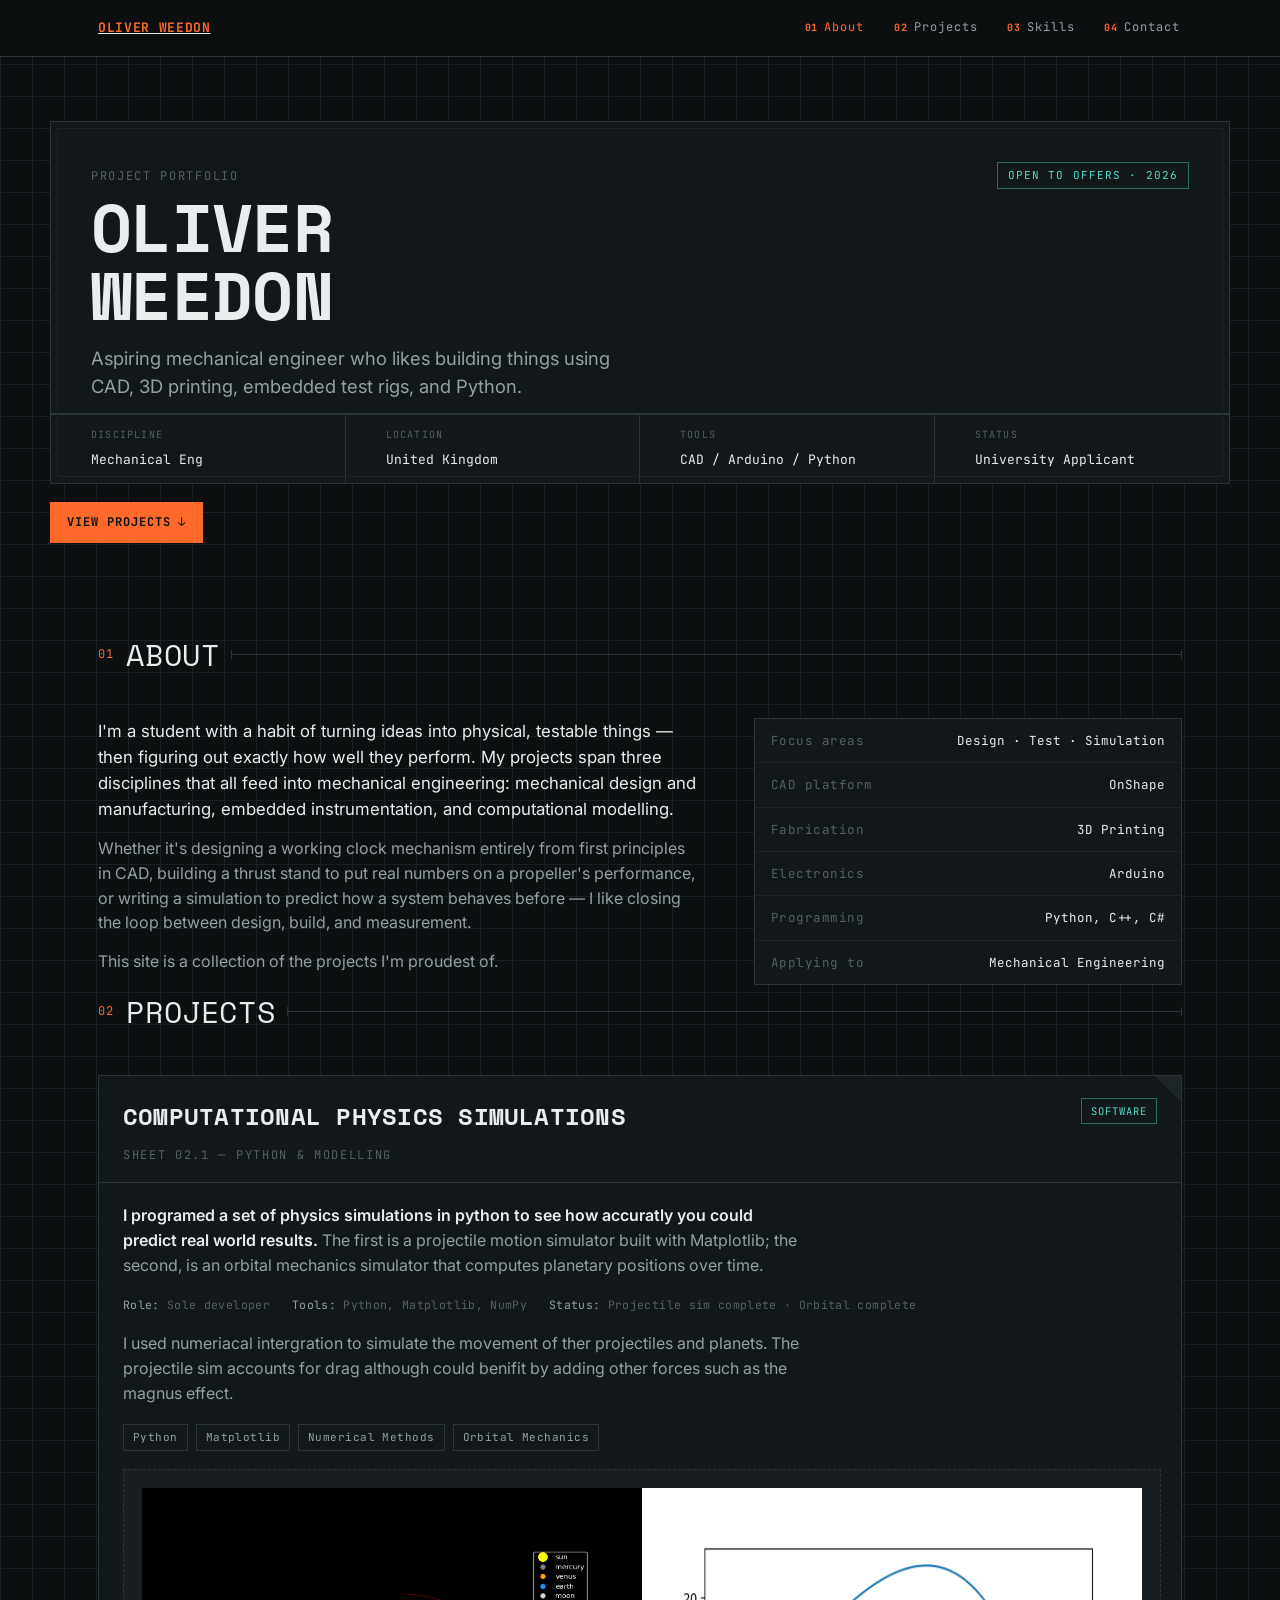
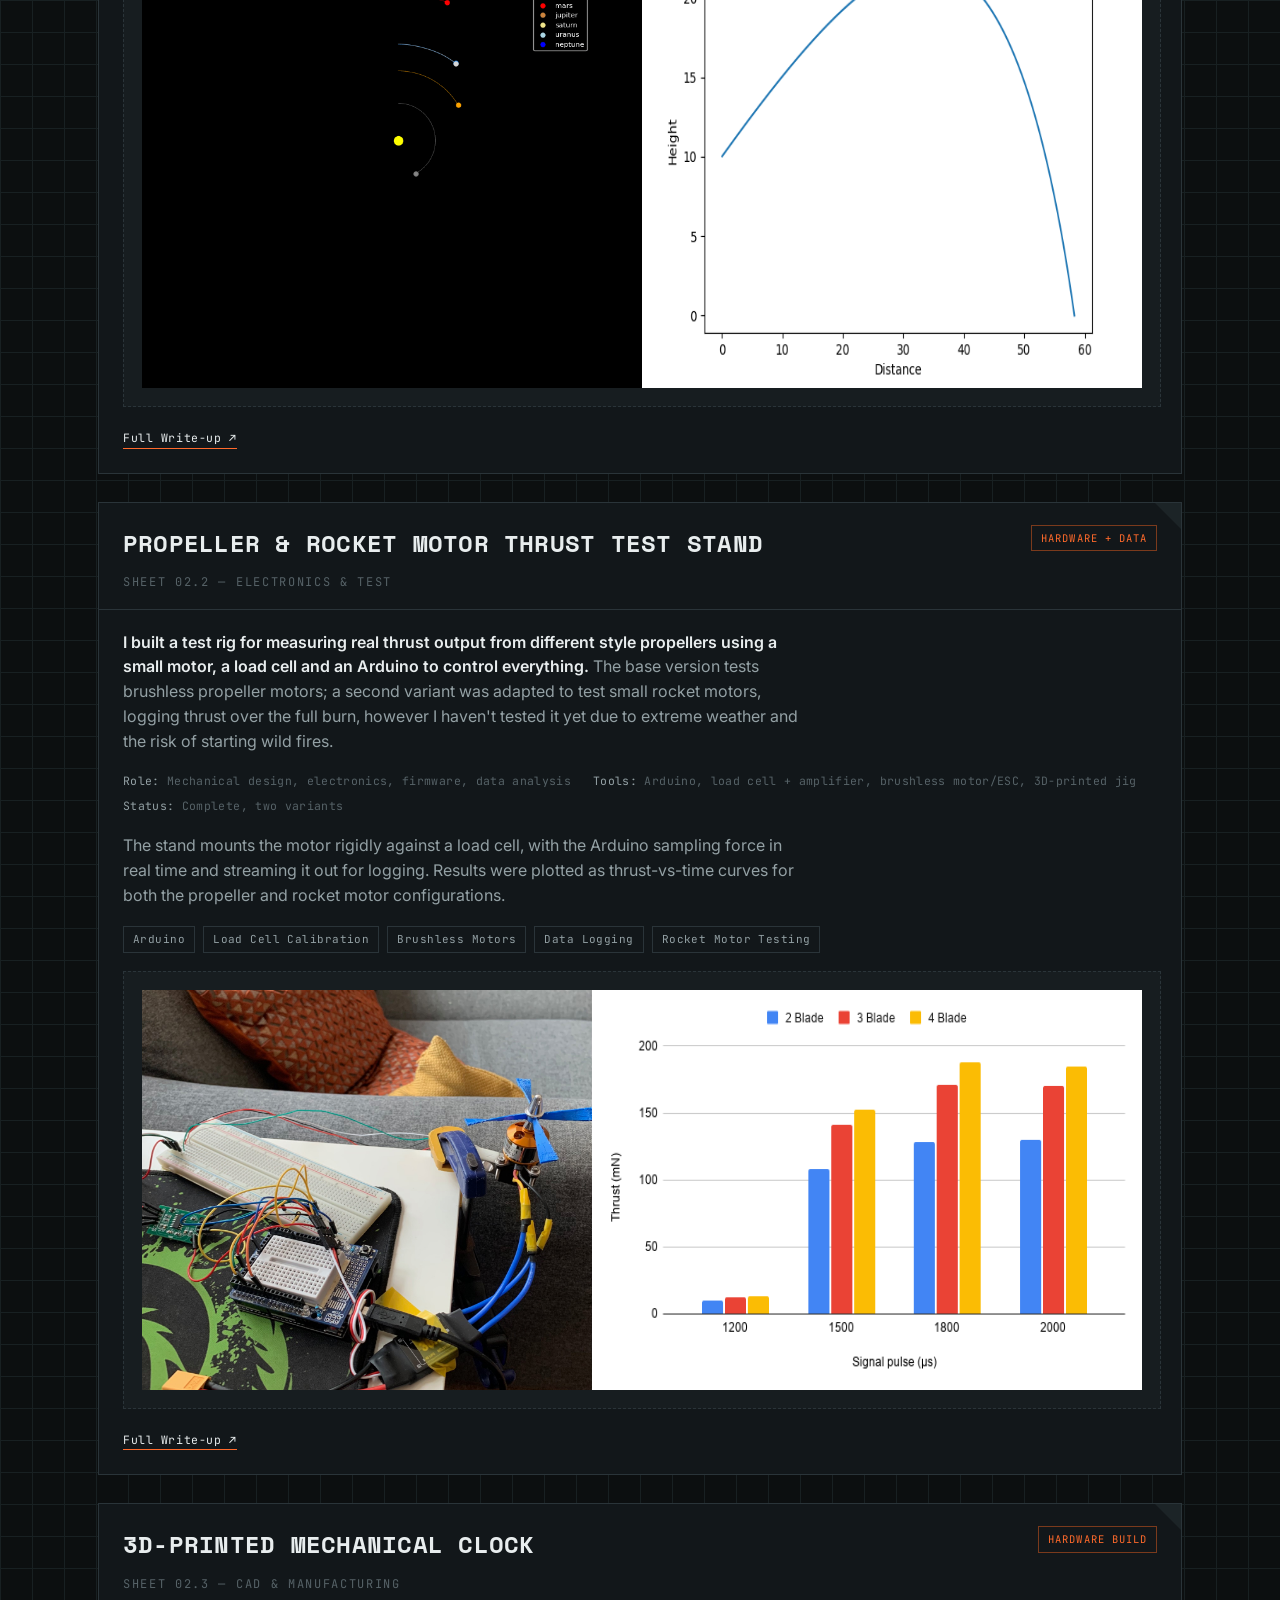
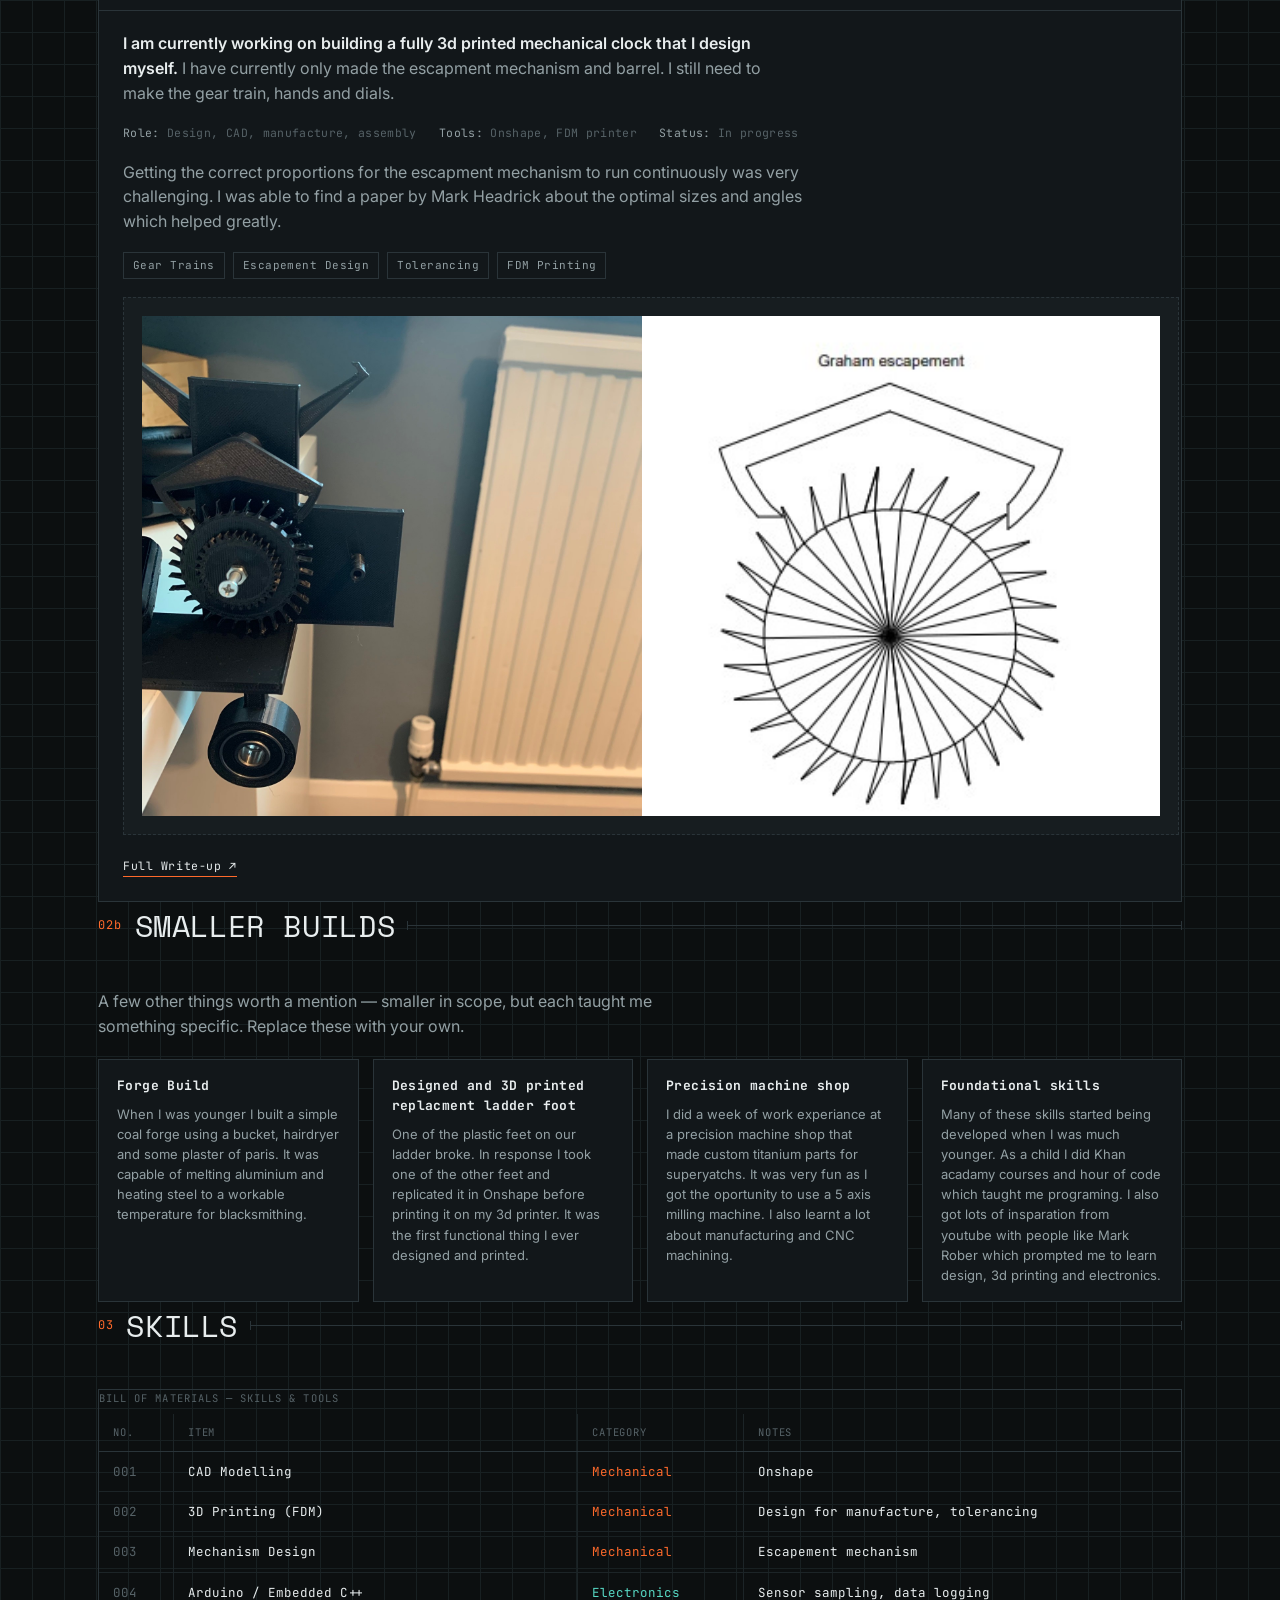
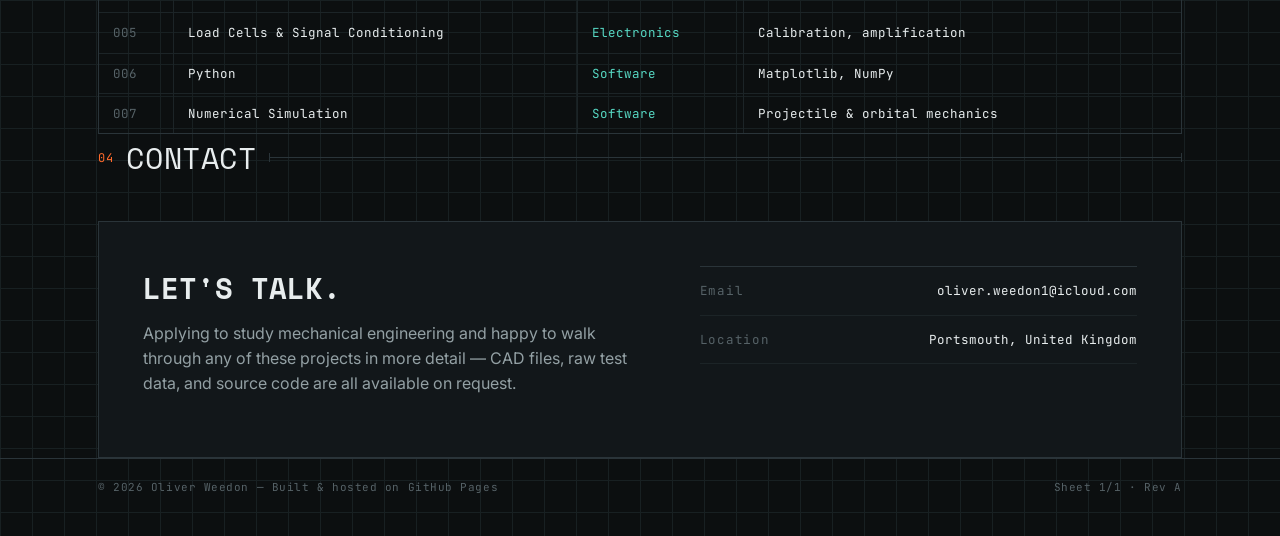
==== commit 2b528f59: "Add files via upload" ====
--- a/index.html
+++ b/index.html
@@ -45,7 +45,6 @@
     </div>
     <div class="hero-links">
       <a href="#projects" class="btn primary">View Projects ↓</a>
-      <a href="mailto:oliver.weedon1@icloud.com" class="btn">Email Me</a>
     </div>
   </header>
 
@@ -237,7 +236,6 @@
       <div>
         <h3>Let's talk.</h3>
         <p>Applying to study mechanical engineering and happy to walk through any of these projects in more detail — CAD files, raw test data, and source code are all available on request.</p>
-        <a href="mailto:oliver.weedon1@icloud.com" class="btn primary">Send an email</a>
       </div>
       <div class="signoff-fields">
         <div class="row"><span class="k">Email</span><a href="mailto:oliver.weedon1@icloud.com">oliver.weedon1@icloud.com</a></div>
